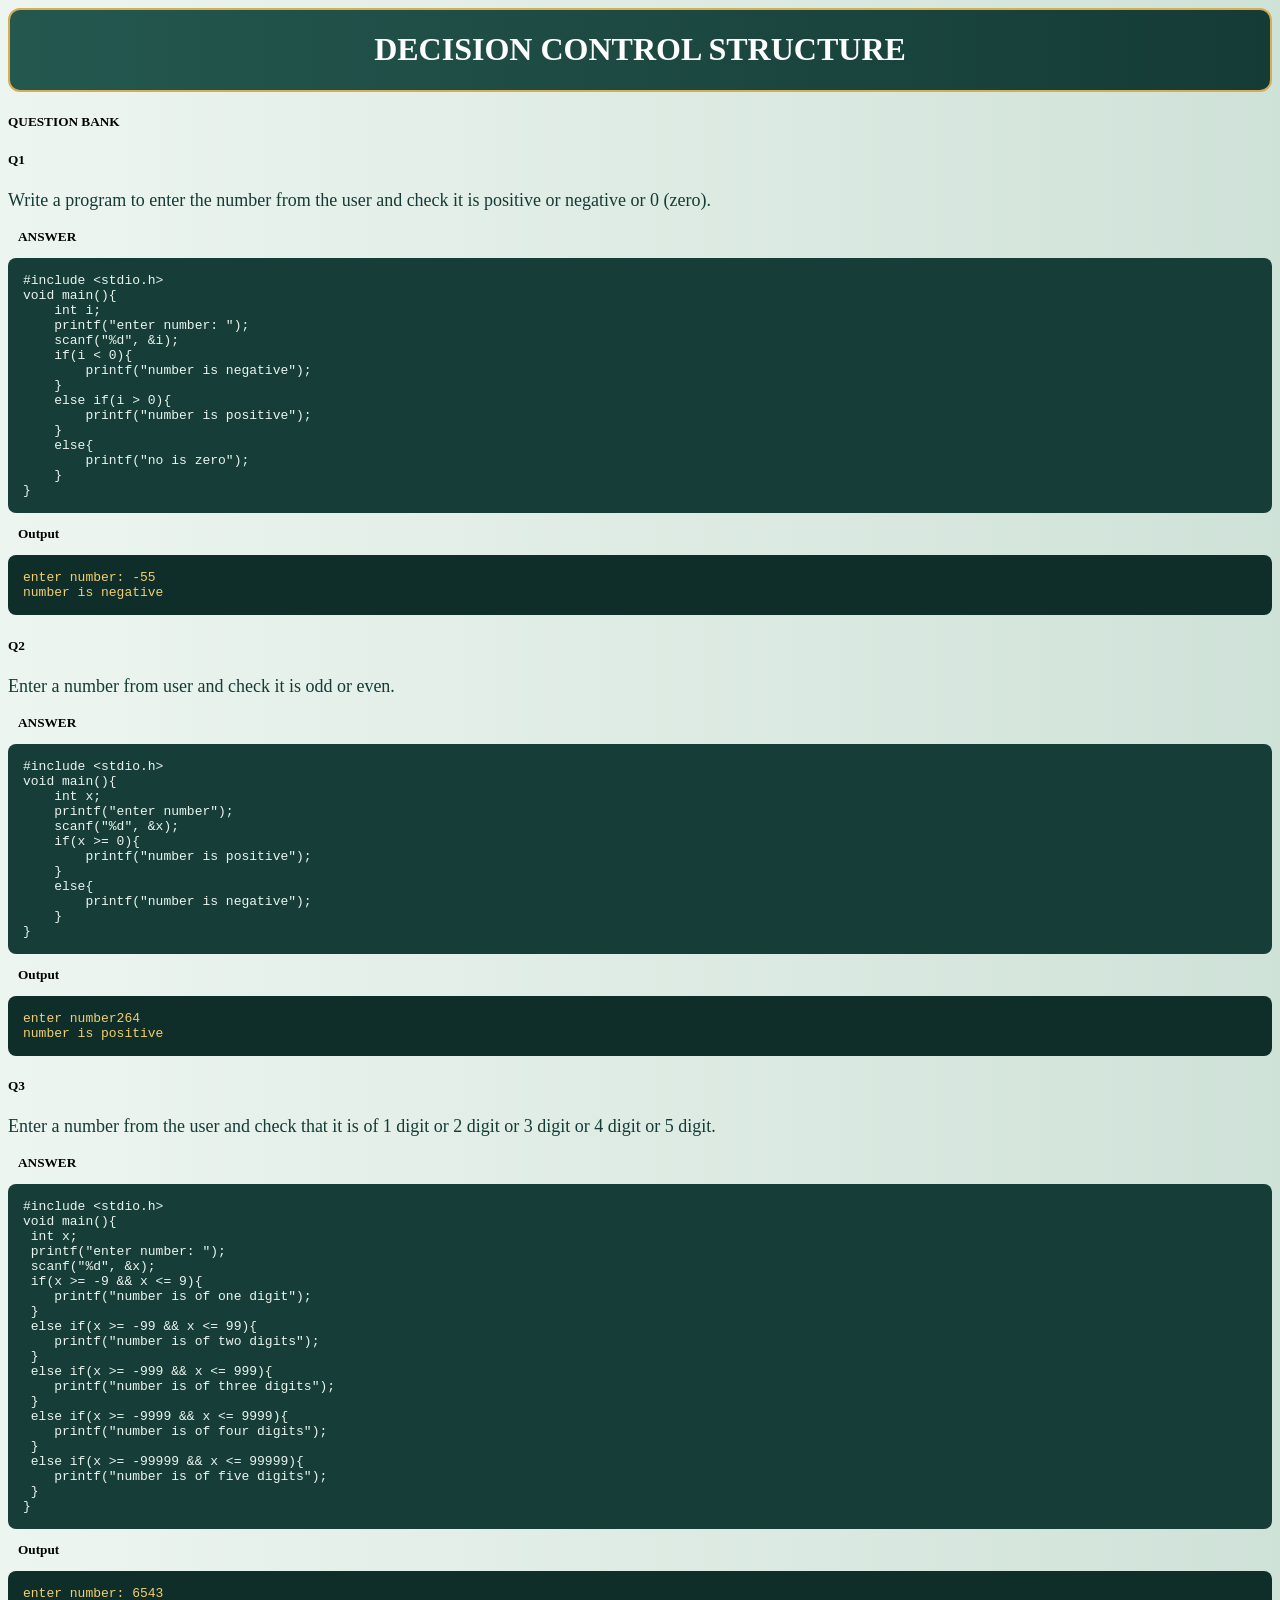
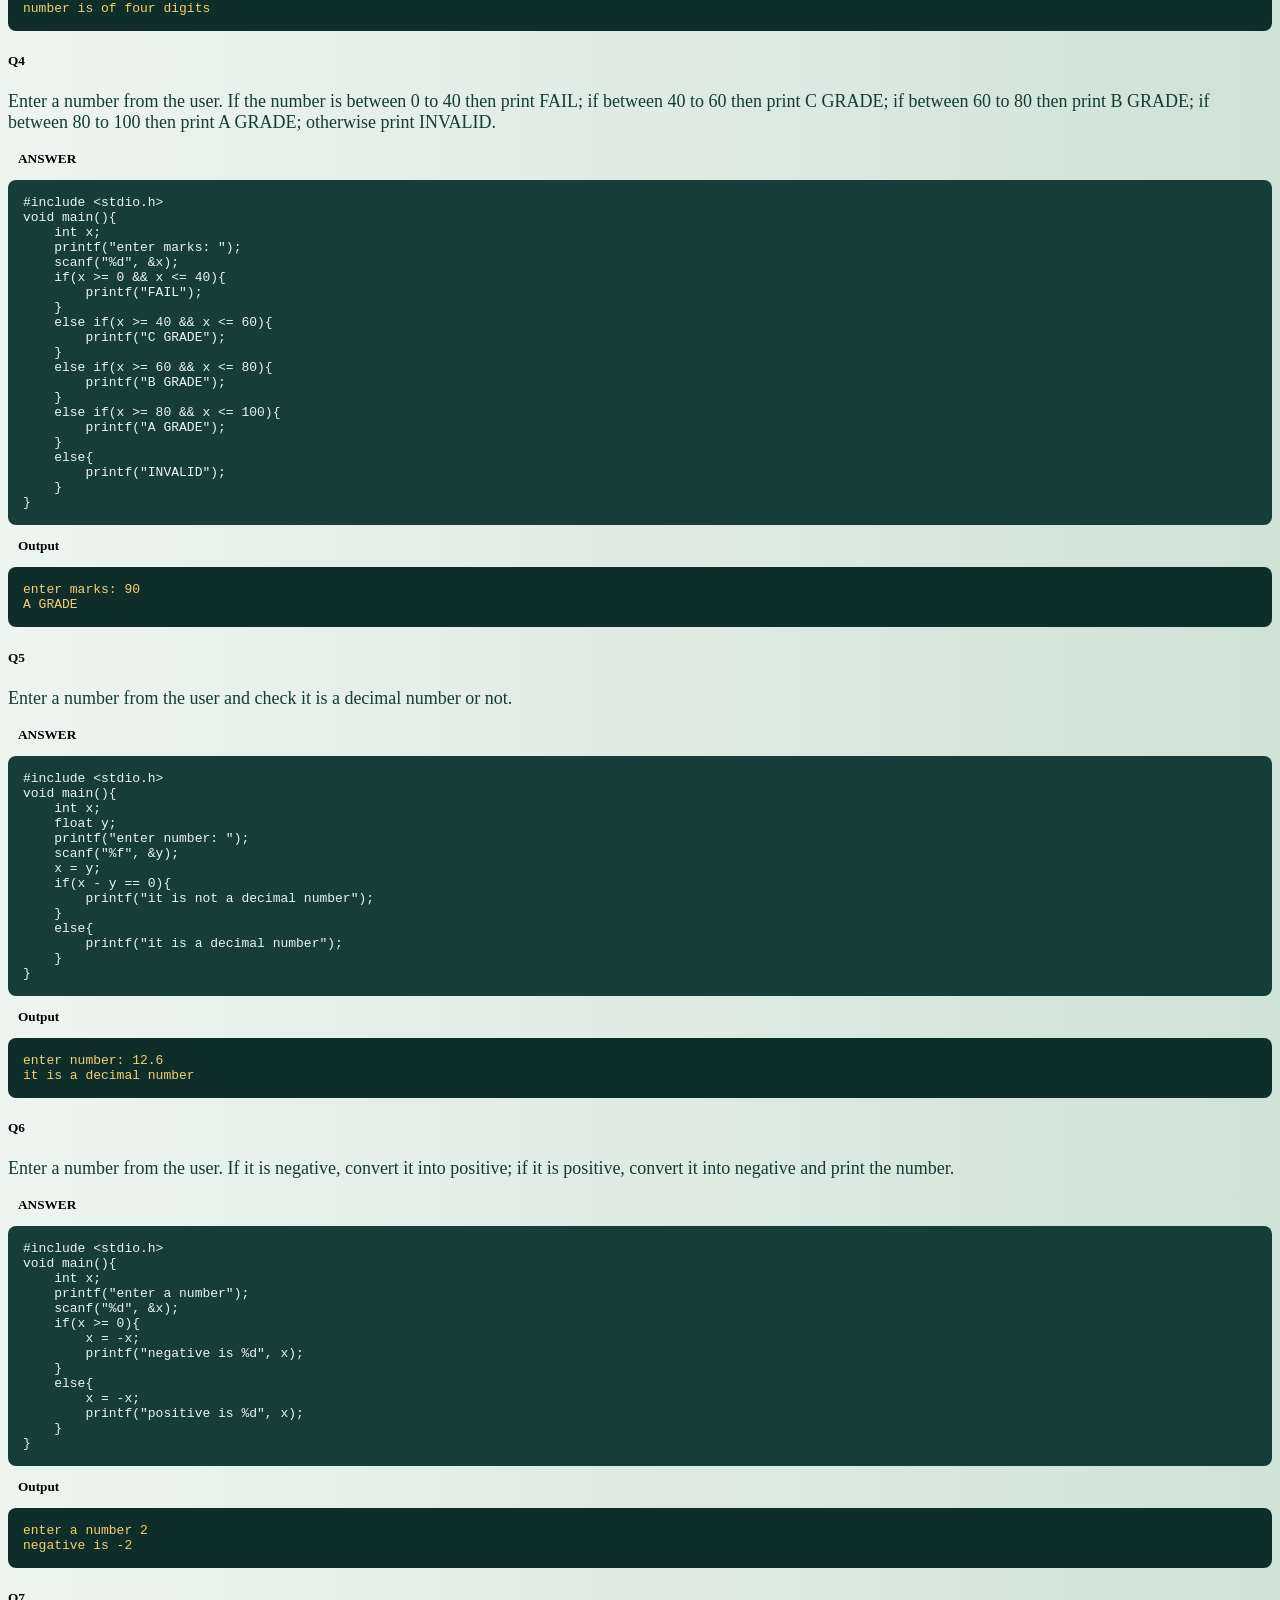
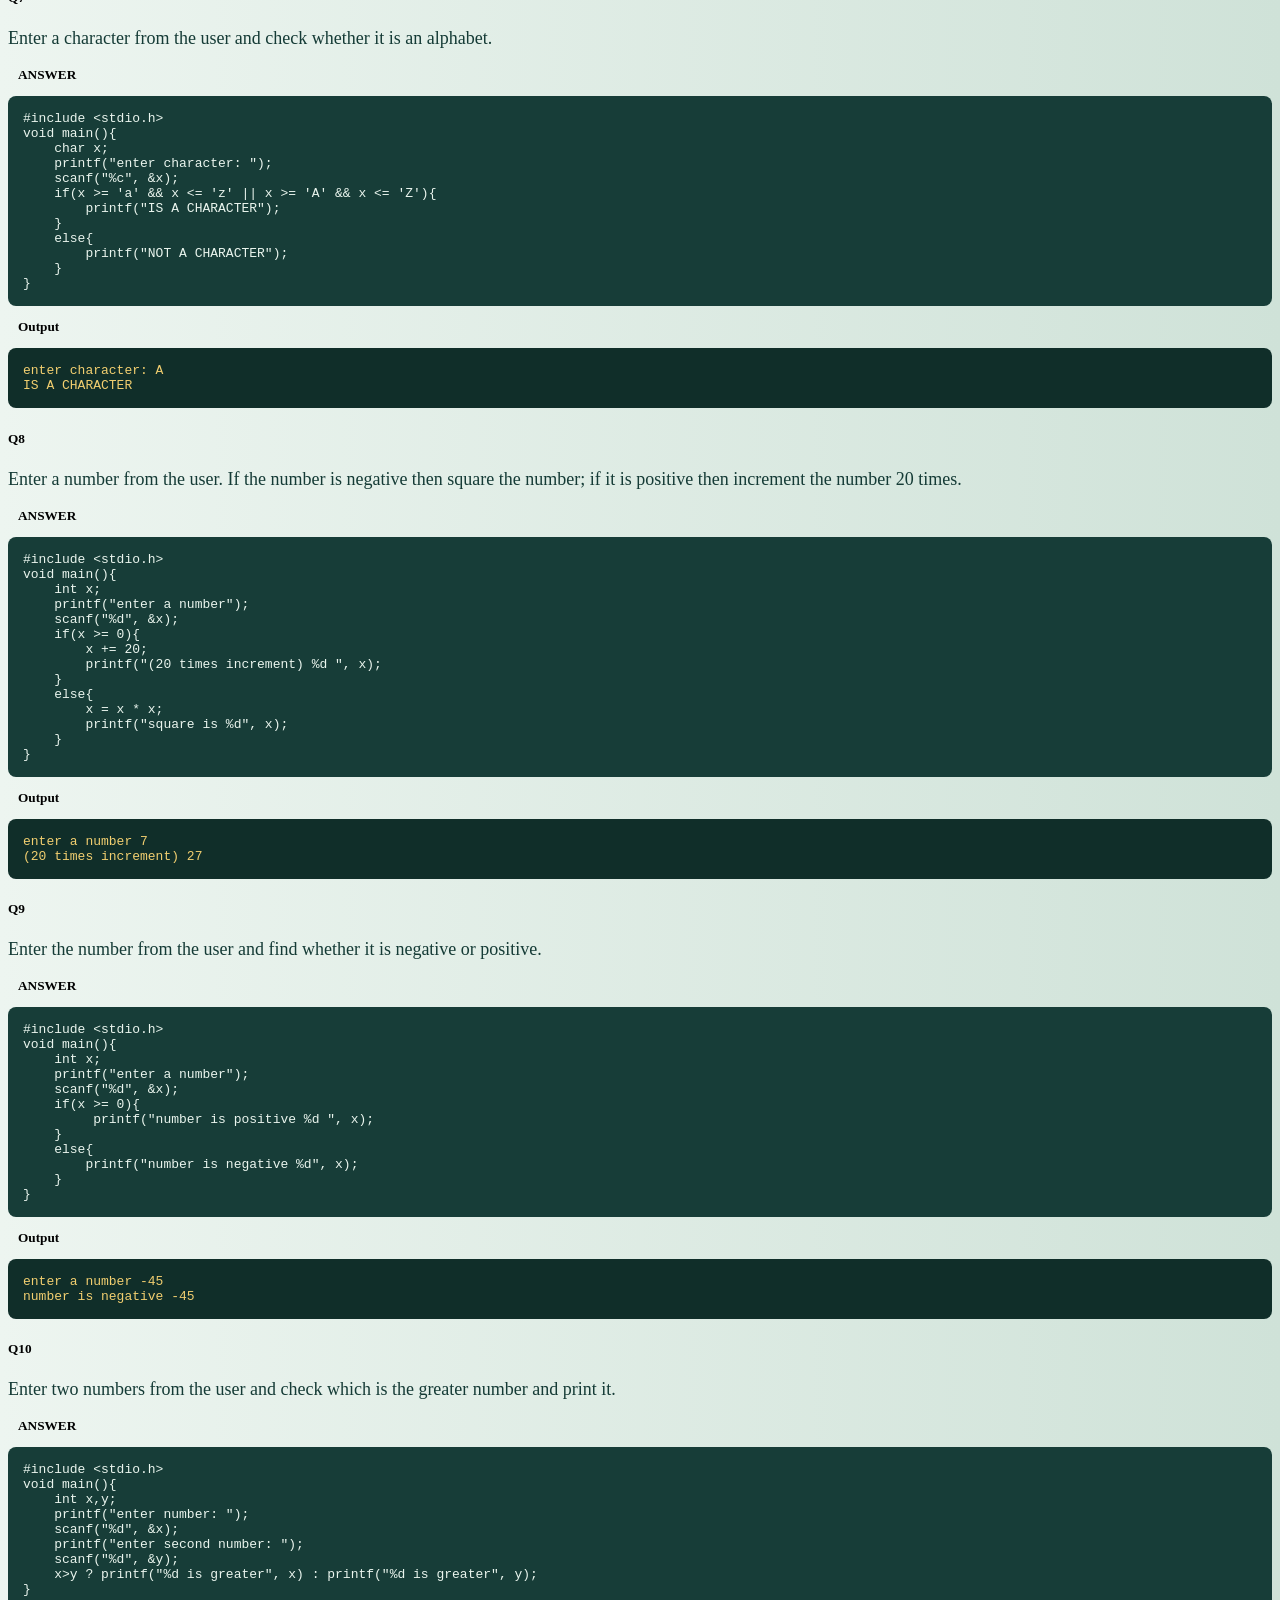
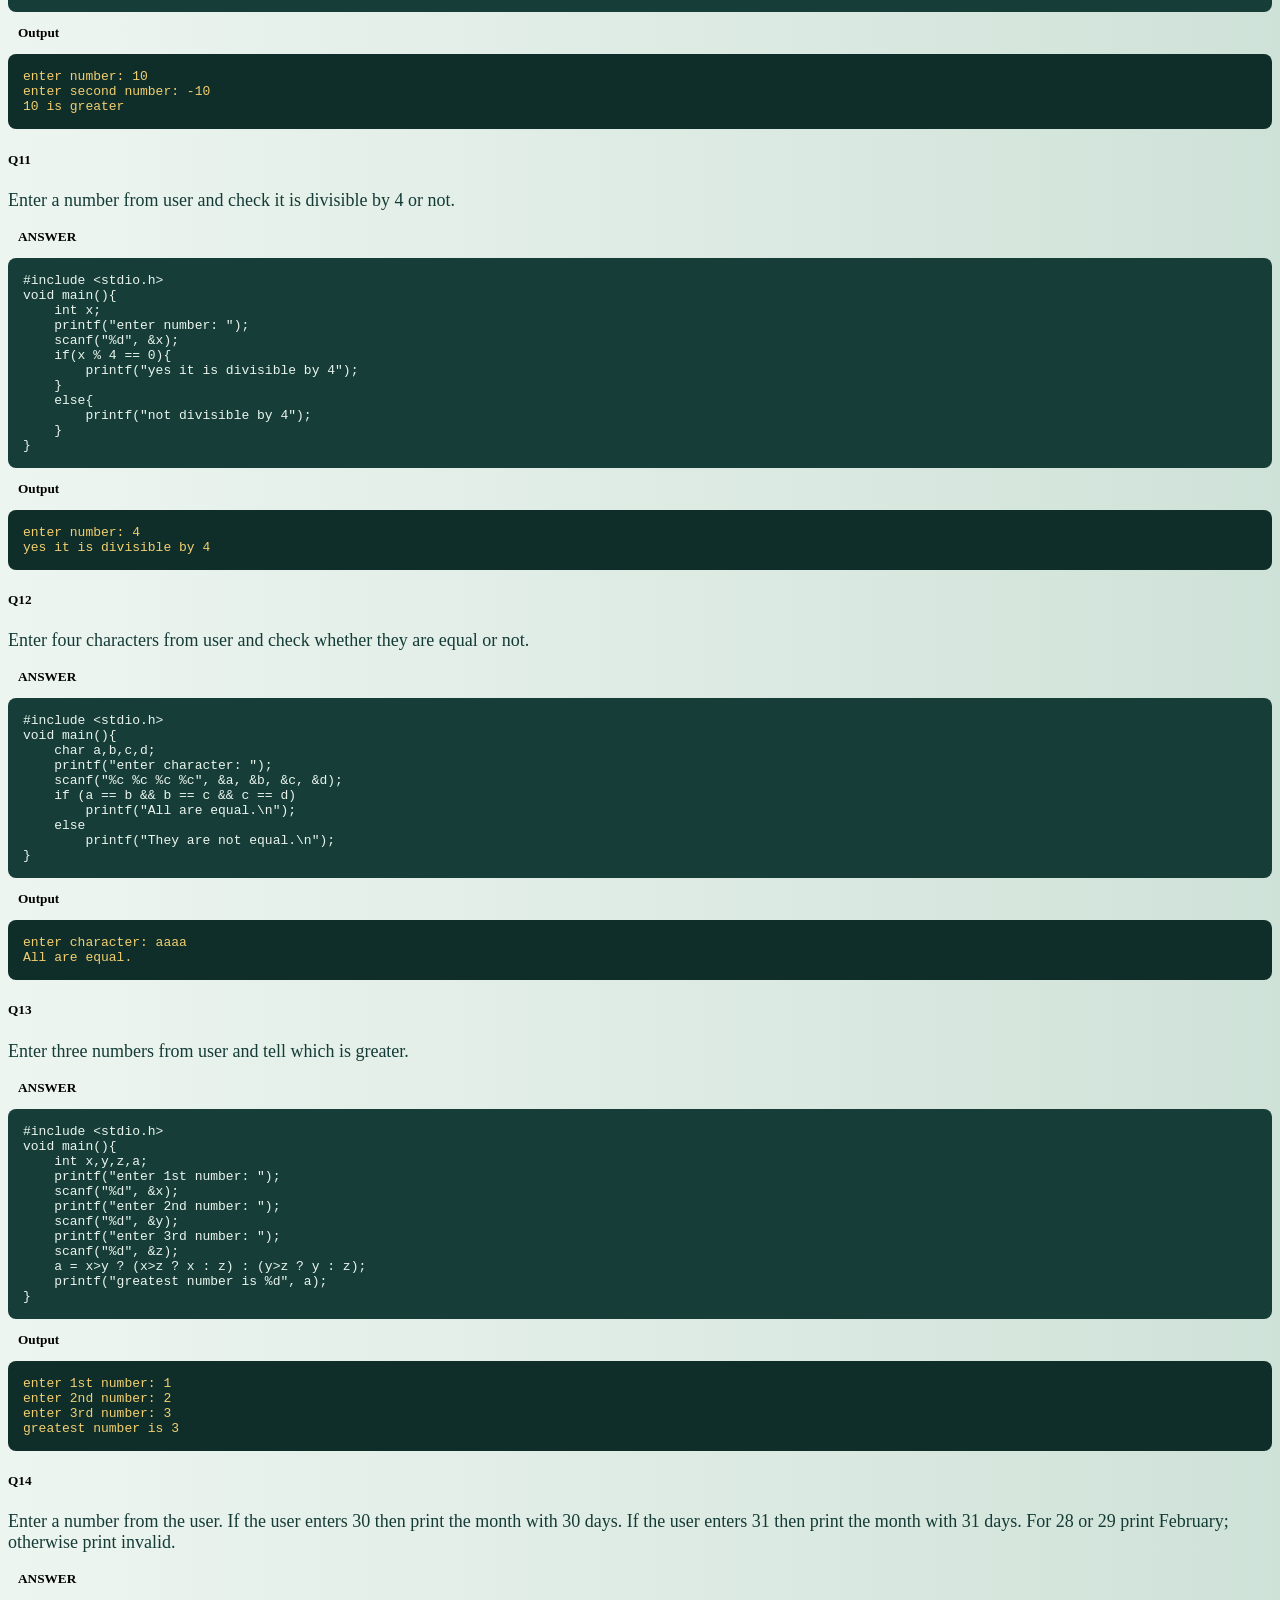
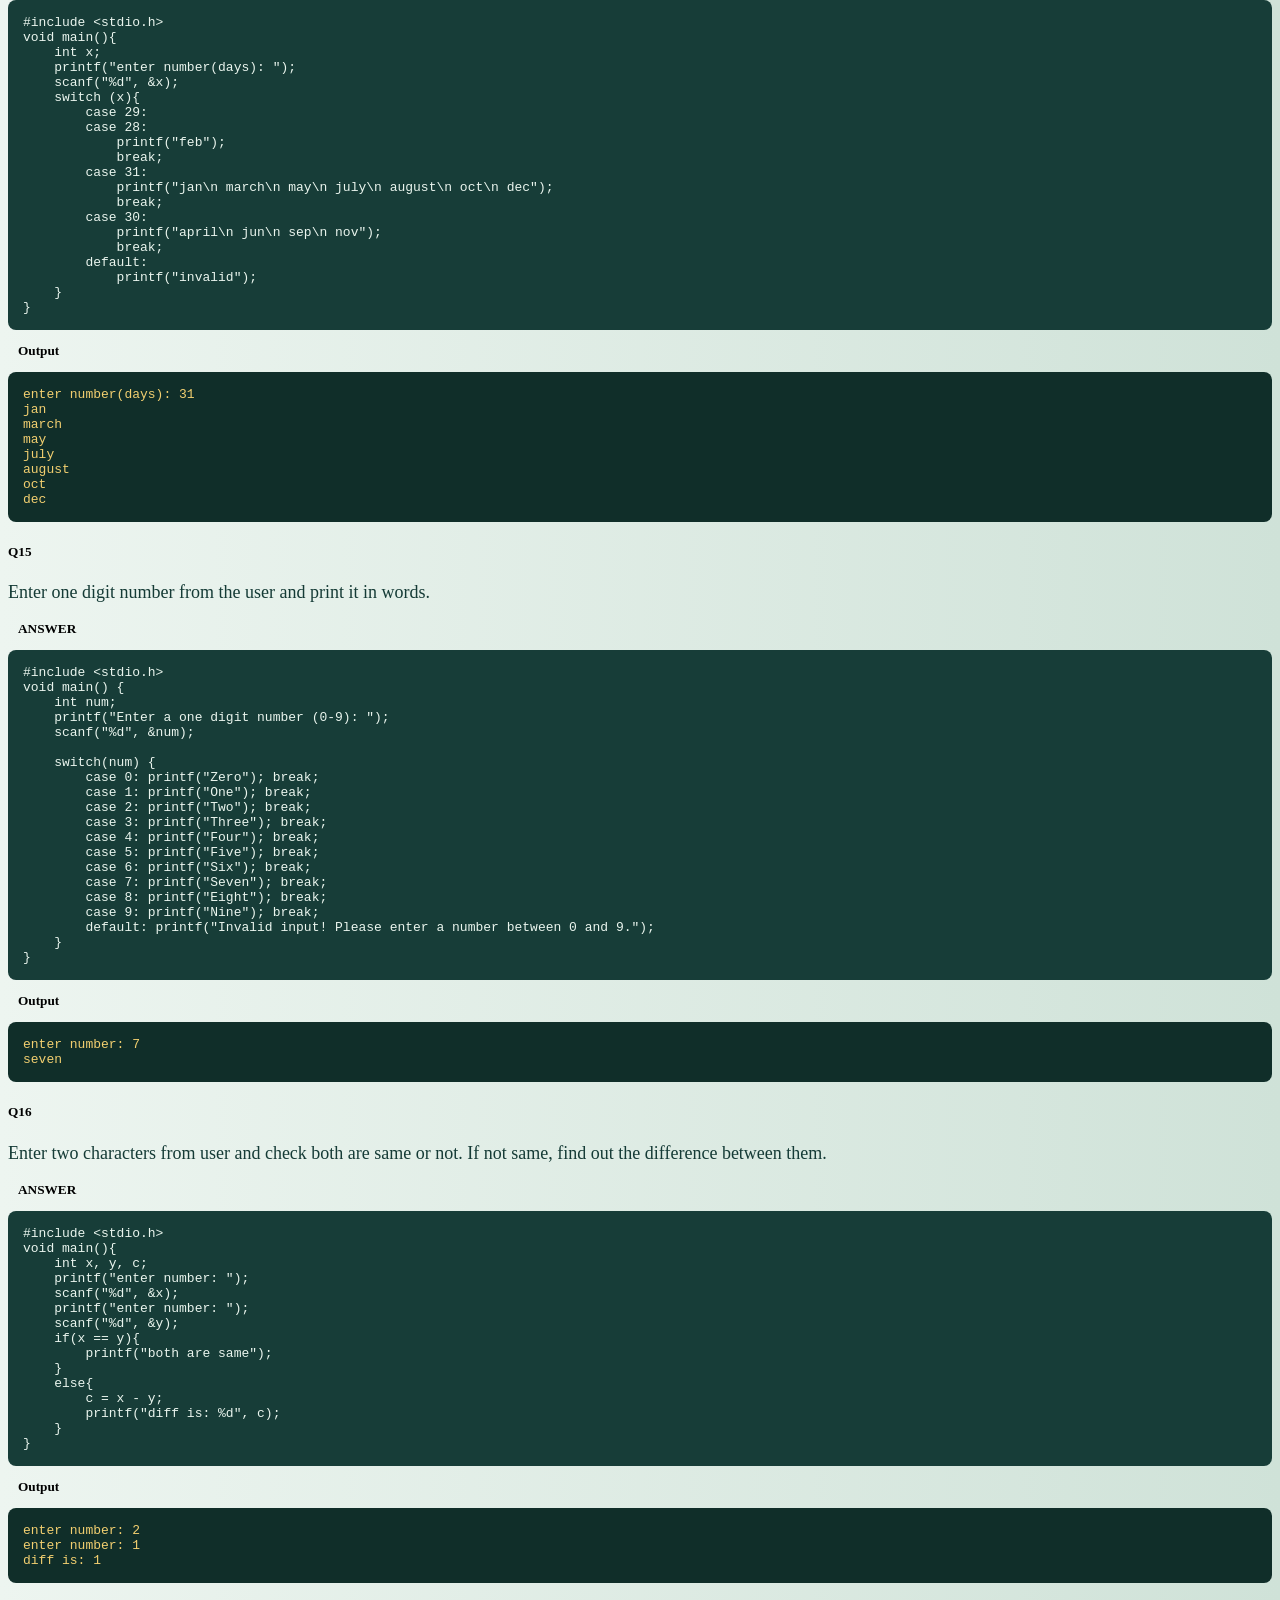
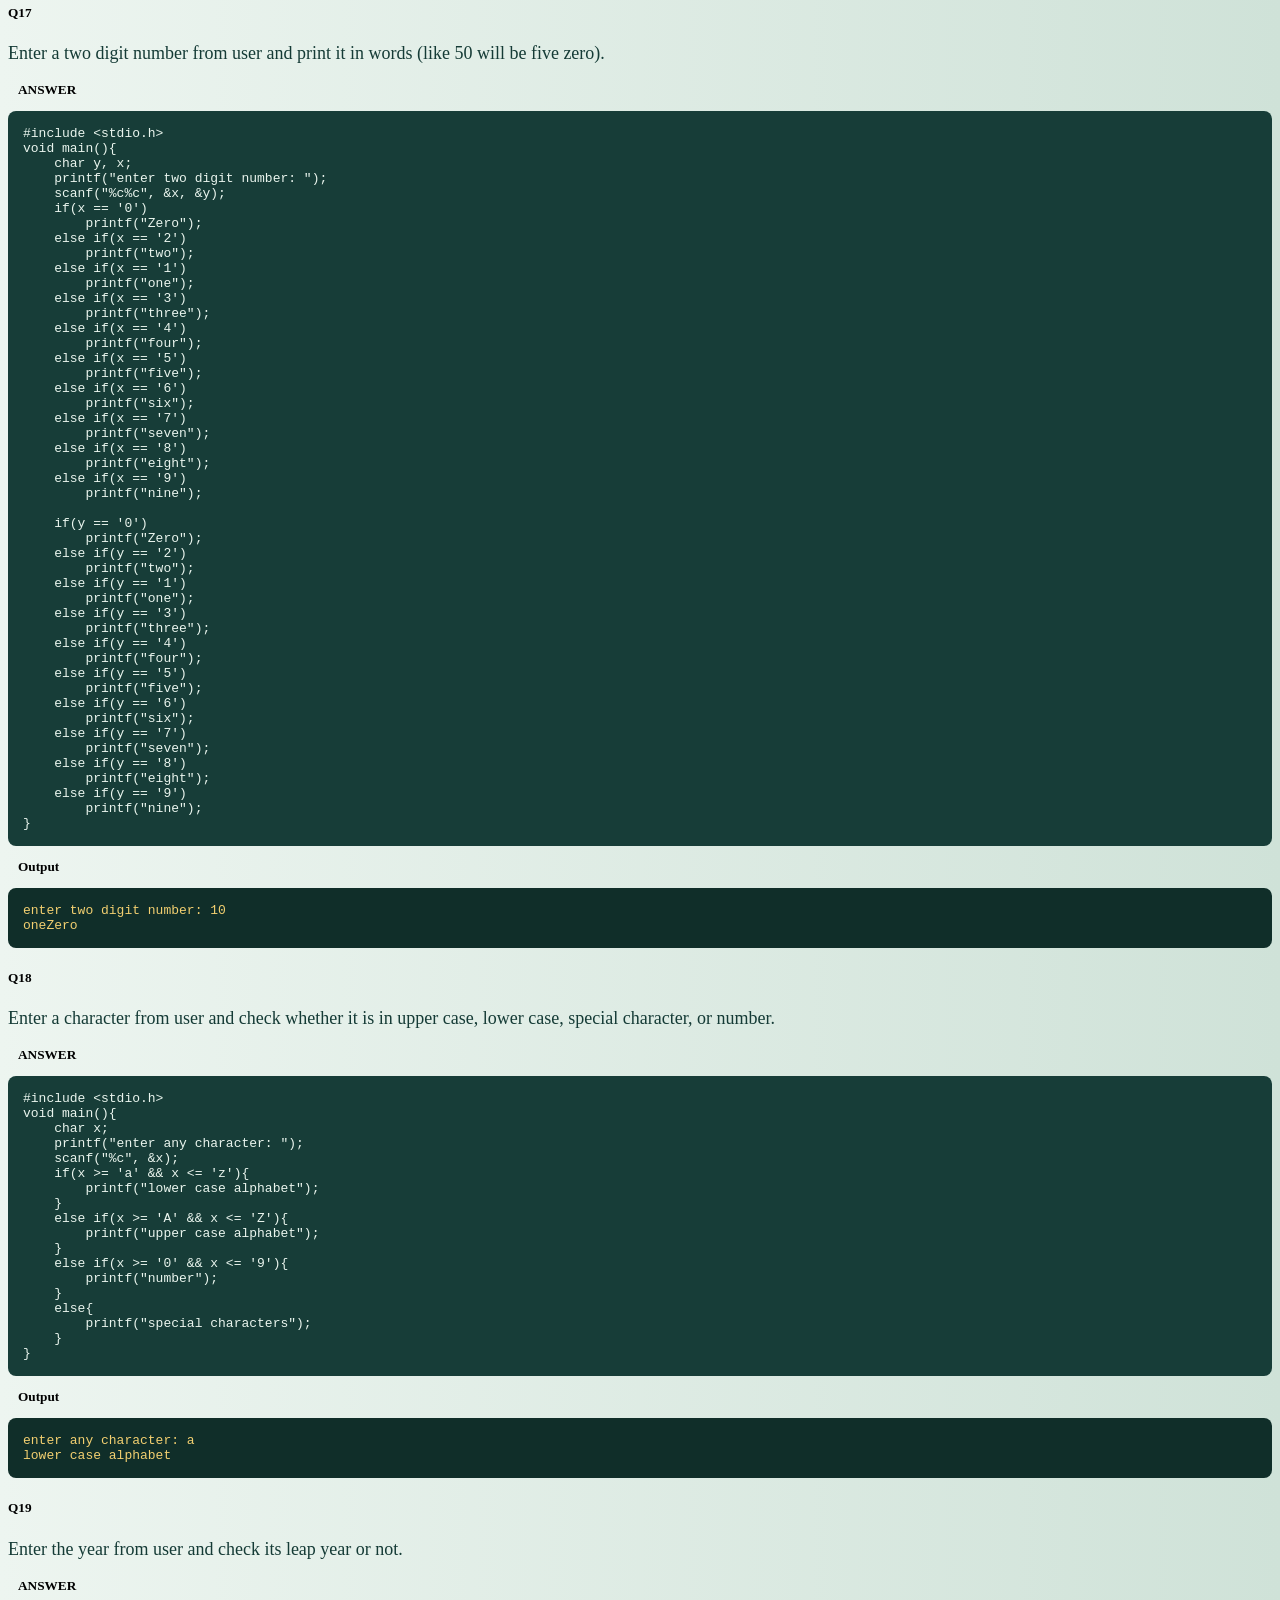
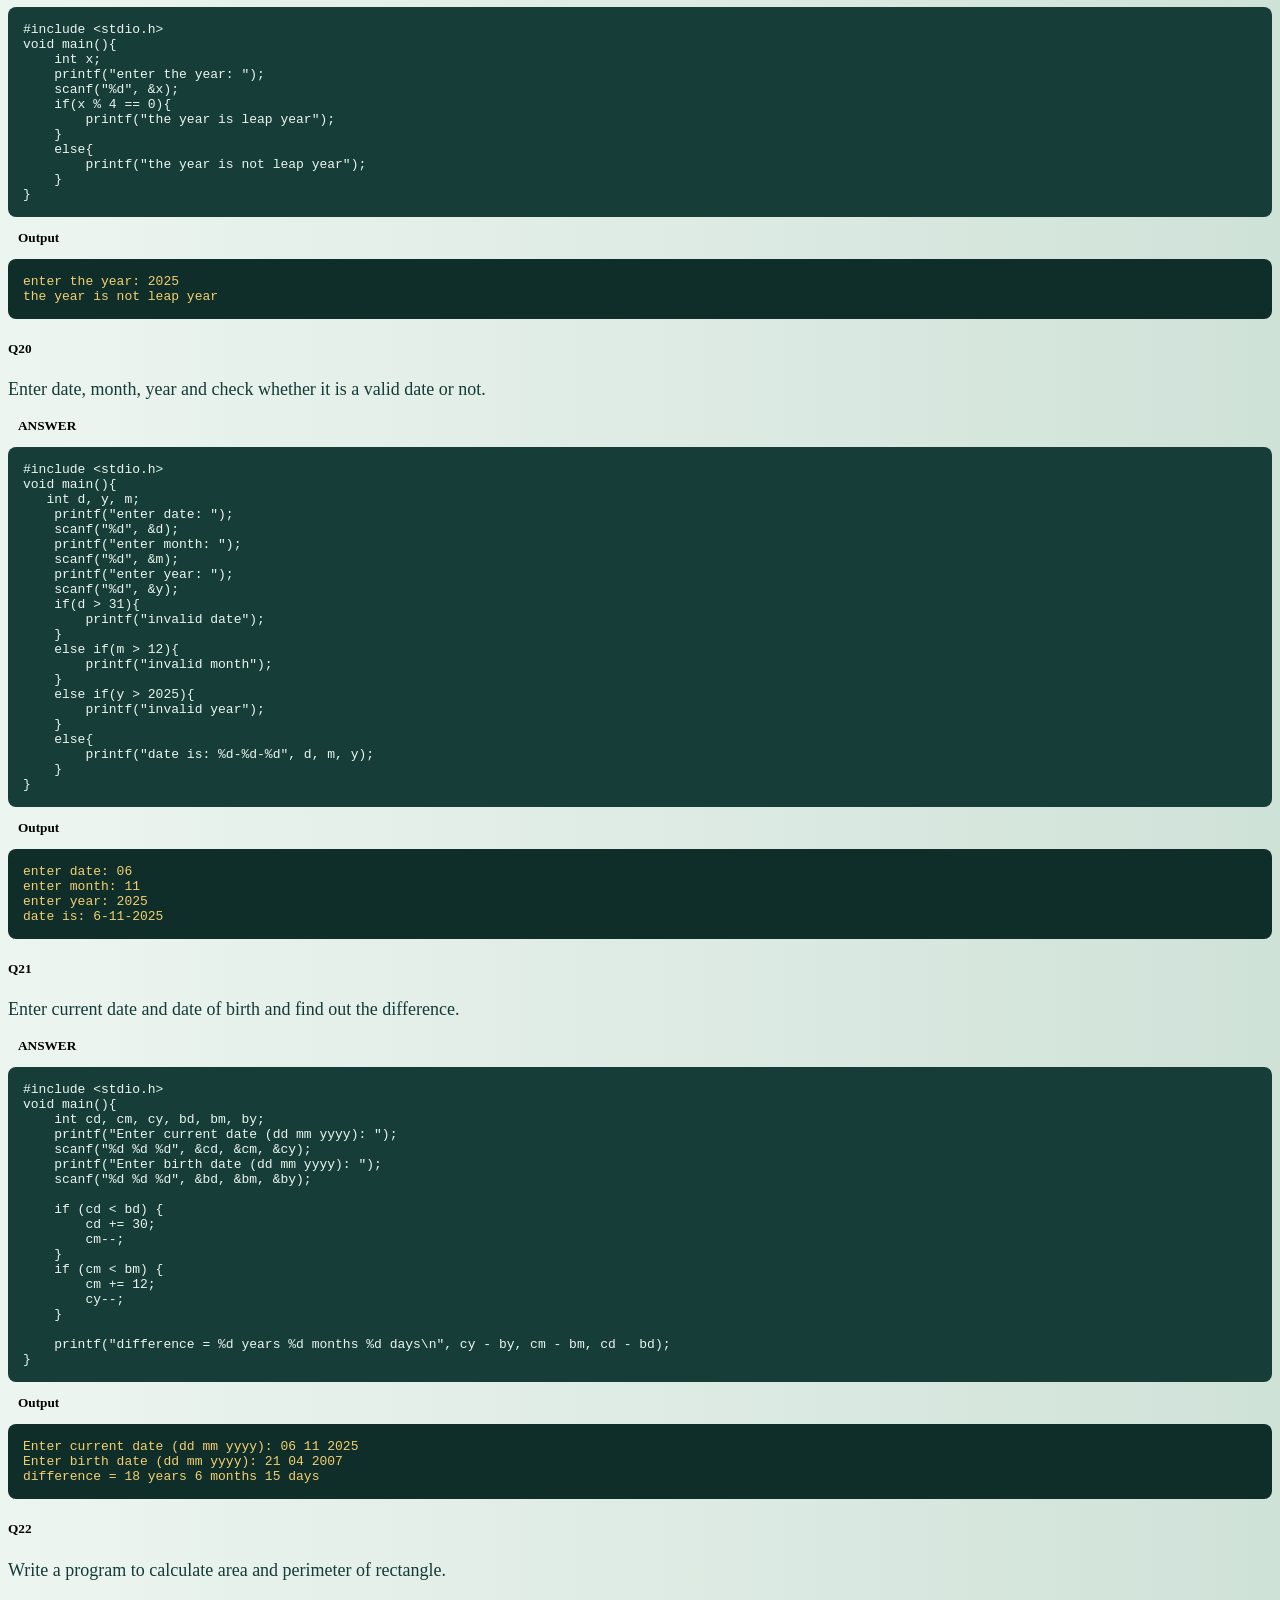
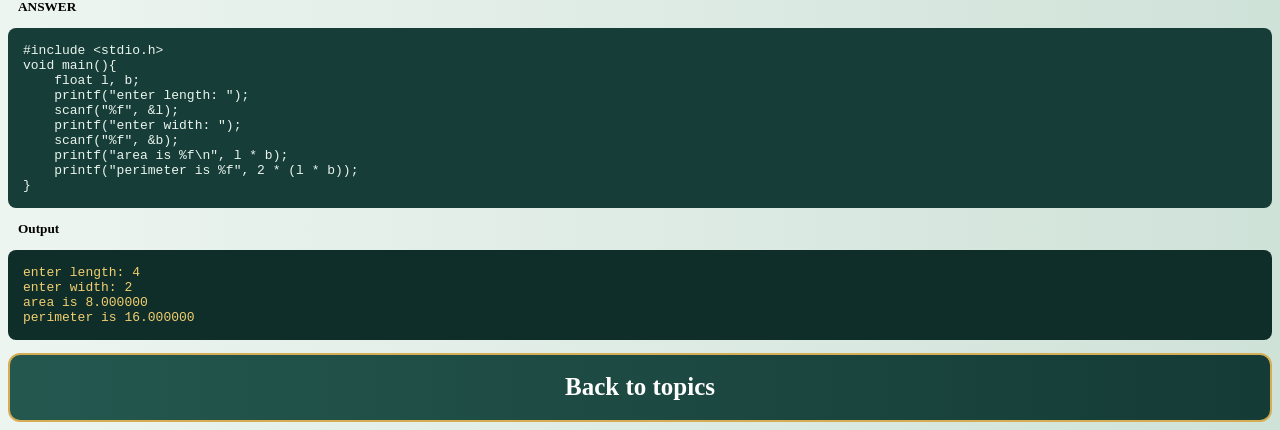
==== decision_control_structure.html @ 7e5c0682 "Add files via upload" ====
<!DOCTYPE html>
<html lang="en">
<head>
    <meta charset="UTF-8">
    <meta name="viewport" content="width=device-width, initial-scale=1.0">
    <title>Decision Control Structure | C Practice Questions</title>
    <link rel="stylesheet" href="topic.css">
</head>
<body>
    <header>
        <h1>DECISION CONTROL STRUCTURE</h1>
    </header>

    <main>
        <div class="container">
            <div class="question">
                <h5>QUESTION BANK</h5>
            </div>
        </div>

        <div class="container">
            <div class="question">
                <h5>Q1</h5>
                <p>Write a program to enter the number from the user and check it is positive or negative or 0 (zero).</p>
            </div>
            <div class="answer">
                <h5>ANSWER</h5>
                <pre><code>#include &lt;stdio.h&gt;
void main(){
    int i;
    printf("enter number: ");
    scanf("%d", &amp;i);
    if(i &lt; 0){
        printf("number is negative");
    }
    else if(i &gt; 0){
        printf("number is positive");
    }
    else{
        printf("no is zero");
    }
}</code></pre>
            </div>
            <div class="output">
                <h5>Output</h5>
                <pre><code>enter number: -55
number is negative</code></pre>
            </div>
        </div>

        <div class="container">
            <div class="question">
                <h5>Q2</h5>
                <p>Enter a number from user and check it is odd or even.</p>
            </div>
            <div class="answer">
                <h5>ANSWER</h5>
                <pre><code>#include &lt;stdio.h&gt;
void main(){
    int x;
    printf("enter number");
    scanf("%d", &amp;x);
    if(x &gt;= 0){
        printf("number is positive");
    }
    else{
        printf("number is negative");
    }
}</code></pre>
            </div>
            <div class="output">
                <h5>Output</h5>
                <pre><code>enter number264
number is positive</code></pre>
            </div>
        </div>

        <div class="container">
            <div class="question">
                <h5>Q3</h5>
                <p>Enter a number from the user and check that it is of 1 digit or 2 digit or 3 digit or 4 digit or 5 digit.</p>
            </div>
            <div class="answer">
                <h5>ANSWER</h5>
                <pre><code>#include &lt;stdio.h&gt;
void main(){
 int x;
 printf("enter number: ");
 scanf("%d", &amp;x);
 if(x &gt;= -9 &amp;&amp; x &lt;= 9){
    printf("number is of one digit");
 }
 else if(x &gt;= -99 &amp;&amp; x &lt;= 99){
    printf("number is of two digits");
 }
 else if(x &gt;= -999 &amp;&amp; x &lt;= 999){
    printf("number is of three digits");
 }
 else if(x &gt;= -9999 &amp;&amp; x &lt;= 9999){
    printf("number is of four digits");
 }
 else if(x &gt;= -99999 &amp;&amp; x &lt;= 99999){
    printf("number is of five digits");
 }
}</code></pre>
            </div>
            <div class="output">
                <h5>Output</h5>
                <pre><code>enter number: 6543
number is of four digits</code></pre>
            </div>
        </div>

        <div class="container">
            <div class="question">
                <h5>Q4</h5>
                <p>Enter a number from the user. If the number is between 0 to 40 then print FAIL; if between 40 to 60 then print C GRADE; if between 60 to 80 then print B GRADE; if between 80 to 100 then print A GRADE; otherwise print INVALID.</p>
            </div>
            <div class="answer">
                <h5>ANSWER</h5>
                <pre><code>#include &lt;stdio.h&gt;
void main(){
    int x;
    printf("enter marks: ");
    scanf("%d", &amp;x);
    if(x &gt;= 0 &amp;&amp; x &lt;= 40){
        printf("FAIL");
    }
    else if(x &gt;= 40 &amp;&amp; x &lt;= 60){
        printf("C GRADE");
    }
    else if(x &gt;= 60 &amp;&amp; x &lt;= 80){
        printf("B GRADE");
    }
    else if(x &gt;= 80 &amp;&amp; x &lt;= 100){
        printf("A GRADE");
    }
    else{
        printf("INVALID");
    }
}</code></pre>
            </div>
            <div class="output">
                <h5>Output</h5>
                <pre><code>enter marks: 90
A GRADE</code></pre>
            </div>
        </div>

        <div class="container">
            <div class="question">
                <h5>Q5</h5>
                <p>Enter a number from the user and check it is a decimal number or not.</p>
            </div>
            <div class="answer">
                <h5>ANSWER</h5>
                <pre><code>#include &lt;stdio.h&gt;
void main(){
    int x;
    float y;
    printf("enter number: ");
    scanf("%f", &amp;y);
    x = y;
    if(x - y == 0){
        printf("it is not a decimal number");
    }
    else{
        printf("it is a decimal number");
    }
}</code></pre>
            </div>
            <div class="output">
                <h5>Output</h5>
                <pre><code>enter number: 12.6
it is a decimal number</code></pre>
            </div>
        </div>

        <div class="container">
            <div class="question">
                <h5>Q6</h5>
                <p>Enter a number from the user. If it is negative, convert it into positive; if it is positive, convert it into negative and print the number.</p>
            </div>
            <div class="answer">
                <h5>ANSWER</h5>
                <pre><code>#include &lt;stdio.h&gt;
void main(){
    int x;
    printf("enter a number");
    scanf("%d", &amp;x);
    if(x &gt;= 0){
        x = -x;
        printf("negative is %d", x);
    }
    else{
        x = -x;
        printf("positive is %d", x);
    }
}</code></pre>
            </div>
            <div class="output">
                <h5>Output</h5>
                <pre><code>enter a number 2
negative is -2</code></pre>
            </div>
        </div>

        <div class="container">
            <div class="question">
                <h5>Q7</h5>
                <p>Enter a character from the user and check whether it is an alphabet.</p>
            </div>
            <div class="answer">
                <h5>ANSWER</h5>
                <pre><code>#include &lt;stdio.h&gt;
void main(){
    char x;
    printf("enter character: ");
    scanf("%c", &amp;x);
    if(x &gt;= 'a' &amp;&amp; x &lt;= 'z' || x &gt;= 'A' &amp;&amp; x &lt;= 'Z'){
        printf("IS A CHARACTER");
    }
    else{
        printf("NOT A CHARACTER");
    }
}</code></pre>
            </div>
            <div class="output">
                <h5>Output</h5>
                <pre><code>enter character: A
IS A CHARACTER</code></pre>
            </div>
        </div>

        <div class="container">
            <div class="question">
                <h5>Q8</h5>
                <p>Enter a number from the user. If the number is negative then square the number; if it is positive then increment the number 20 times.</p>
            </div>
            <div class="answer">
                <h5>ANSWER</h5>
                <pre><code>#include &lt;stdio.h&gt;
void main(){
    int x;
    printf("enter a number");
    scanf("%d", &amp;x);
    if(x &gt;= 0){
        x += 20;
        printf("(20 times increment) %d ", x);
    }
    else{
        x = x * x;
        printf("square is %d", x);
    }
}</code></pre>
            </div>
            <div class="output">
                <h5>Output</h5>
                <pre><code>enter a number 7
(20 times increment) 27</code></pre>
            </div>
        </div>

        <div class="container">
            <div class="question">
                <h5>Q9</h5>
                <p>Enter the number from the user and find whether it is negative or positive.</p>
            </div>
            <div class="answer">
                <h5>ANSWER</h5>
                <pre><code>#include &lt;stdio.h&gt;
void main(){
    int x;
    printf("enter a number");
    scanf("%d", &amp;x);
    if(x &gt;= 0){
         printf("number is positive %d ", x);
    }
    else{
        printf("number is negative %d", x);
    }
}</code></pre>
            </div>
            <div class="output">
                <h5>Output</h5>
                <pre><code>enter a number -45
number is negative -45</code></pre>
            </div>
        </div>

        <div class="container">
            <div class="question">
                <h5>Q10</h5>
                <p>Enter two numbers from the user and check which is the greater number and print it.</p>
            </div>
            <div class="answer">
                <h5>ANSWER</h5>
                <pre><code>#include &lt;stdio.h&gt;
void main(){
    int x,y;
    printf("enter number: ");
    scanf("%d", &amp;x);
    printf("enter second number: ");
    scanf("%d", &amp;y);
    x&gt;y ? printf("%d is greater", x) : printf("%d is greater", y);
}</code></pre>
            </div>
            <div class="output">
                <h5>Output</h5>
                <pre><code>enter number: 10
enter second number: -10
10 is greater</code></pre>
            </div>
        </div>

        <div class="container">
            <div class="question">
                <h5>Q11</h5>
                <p>Enter a number from user and check it is divisible by 4 or not.</p>
            </div>
            <div class="answer">
                <h5>ANSWER</h5>
                <pre><code>#include &lt;stdio.h&gt;
void main(){
    int x;
    printf("enter number: ");
    scanf("%d", &amp;x);
    if(x % 4 == 0){
        printf("yes it is divisible by 4");
    }
    else{
        printf("not divisible by 4");
    }
}</code></pre>
            </div>
            <div class="output">
                <h5>Output</h5>
                <pre><code>enter number: 4
yes it is divisible by 4</code></pre>
            </div>
        </div>

        <div class="container">
            <div class="question">
                <h5>Q12</h5>
                <p>Enter four characters from user and check whether they are equal or not.</p>
            </div>
            <div class="answer">
                <h5>ANSWER</h5>
                <pre><code>#include &lt;stdio.h&gt;
void main(){
    char a,b,c,d;
    printf("enter character: ");
    scanf("%c %c %c %c", &amp;a, &amp;b, &amp;c, &amp;d);
    if (a == b &amp;&amp; b == c &amp;&amp; c == d)
        printf("All are equal.\n");
    else
        printf("They are not equal.\n");
}</code></pre>
            </div>
            <div class="output">
                <h5>Output</h5>
                <pre><code>enter character: aaaa
All are equal.</code></pre>
            </div>
        </div>

        <div class="container">
            <div class="question">
                <h5>Q13</h5>
                <p>Enter three numbers from user and tell which is greater.</p>
            </div>
            <div class="answer">
                <h5>ANSWER</h5>
                <pre><code>#include &lt;stdio.h&gt;
void main(){
    int x,y,z,a;
    printf("enter 1st number: ");
    scanf("%d", &amp;x);
    printf("enter 2nd number: ");
    scanf("%d", &amp;y);
    printf("enter 3rd number: ");
    scanf("%d", &amp;z);
    a = x&gt;y ? (x&gt;z ? x : z) : (y&gt;z ? y : z);
    printf("greatest number is %d", a);
}</code></pre>
            </div>
            <div class="output">
                <h5>Output</h5>
                <pre><code>enter 1st number: 1
enter 2nd number: 2
enter 3rd number: 3
greatest number is 3</code></pre>
            </div>
        </div>

        <div class="container">
            <div class="question">
                <h5>Q14</h5>
                <p>Enter a number from the user. If the user enters 30 then print the month with 30 days. If the user enters 31 then print the month with 31 days. For 28 or 29 print February; otherwise print invalid.</p>
            </div>
            <div class="answer">
                <h5>ANSWER</h5>
                <pre><code>#include &lt;stdio.h&gt;
void main(){
    int x;
    printf("enter number(days): ");
    scanf("%d", &amp;x);
    switch (x){
        case 29:
        case 28:
            printf("feb");
            break;
        case 31:
            printf("jan\n march\n may\n july\n august\n oct\n dec");
            break;
        case 30:
            printf("april\n jun\n sep\n nov");
            break;
        default:
            printf("invalid");
    }
}</code></pre>
            </div>
            <div class="output">
                <h5>Output</h5>
                <pre><code>enter number(days): 31
jan
march
may
july
august
oct
dec</code></pre>
            </div>
        </div>

        <div class="container">
            <div class="question">
                <h5>Q15</h5>
                <p>Enter one digit number from the user and print it in words.</p>
            </div>
            <div class="answer">
                <h5>ANSWER</h5>
                <pre><code>#include &lt;stdio.h&gt;
void main() {
    int num;
    printf("Enter a one digit number (0-9): ");
    scanf("%d", &amp;num);

    switch(num) {
        case 0: printf("Zero"); break;
        case 1: printf("One"); break;
        case 2: printf("Two"); break;
        case 3: printf("Three"); break;
        case 4: printf("Four"); break;
        case 5: printf("Five"); break;
        case 6: printf("Six"); break;
        case 7: printf("Seven"); break;
        case 8: printf("Eight"); break;
        case 9: printf("Nine"); break;
        default: printf("Invalid input! Please enter a number between 0 and 9.");
    }
}</code></pre>
            </div>
            <div class="output">
                <h5>Output</h5>
                <pre><code>enter number: 7
seven</code></pre>
            </div>
        </div>

        <div class="container">
            <div class="question">
                <h5>Q16</h5>
                <p>Enter two characters from user and check both are same or not. If not same, find out the difference between them.</p>
            </div>
            <div class="answer">
                <h5>ANSWER</h5>
                <pre><code>#include &lt;stdio.h&gt;
void main(){
    int x, y, c;
    printf("enter number: ");
    scanf("%d", &amp;x);
    printf("enter number: ");
    scanf("%d", &amp;y);
    if(x == y){
        printf("both are same");
    }
    else{
        c = x - y;
        printf("diff is: %d", c);
    }
}</code></pre>
            </div>
            <div class="output">
                <h5>Output</h5>
                <pre><code>enter number: 2
enter number: 1
diff is: 1</code></pre>
            </div>
        </div>

        <div class="container">
            <div class="question">
                <h5>Q17</h5>
                <p>Enter a two digit number from user and print it in words (like 50 will be five zero).</p>
            </div>
            <div class="answer">
                <h5>ANSWER</h5>
                <pre><code>#include &lt;stdio.h&gt;
void main(){
    char y, x;
    printf("enter two digit number: ");
    scanf("%c%c", &amp;x, &amp;y);
    if(x == '0')
        printf("Zero");
    else if(x == '2')
        printf("two");
    else if(x == '1')
        printf("one");
    else if(x == '3')
        printf("three");
    else if(x == '4')
        printf("four");
    else if(x == '5')
        printf("five");
    else if(x == '6')
        printf("six");
    else if(x == '7')
        printf("seven");
    else if(x == '8')
        printf("eight");
    else if(x == '9')
        printf("nine");

    if(y == '0')
        printf("Zero");
    else if(y == '2')
        printf("two");
    else if(y == '1')
        printf("one");
    else if(y == '3')
        printf("three");
    else if(y == '4')
        printf("four");
    else if(y == '5')
        printf("five");
    else if(y == '6')
        printf("six");
    else if(y == '7')
        printf("seven");
    else if(y == '8')
        printf("eight");
    else if(y == '9')
        printf("nine");
}</code></pre>
            </div>
            <div class="output">
                <h5>Output</h5>
                <pre><code>enter two digit number: 10
oneZero</code></pre>
            </div>
        </div>

        <div class="container">
            <div class="question">
                <h5>Q18</h5>
                <p>Enter a character from user and check whether it is in upper case, lower case, special character, or number.</p>
            </div>
            <div class="answer">
                <h5>ANSWER</h5>
                <pre><code>#include &lt;stdio.h&gt;
void main(){
    char x;
    printf("enter any character: ");
    scanf("%c", &amp;x);
    if(x &gt;= 'a' &amp;&amp; x &lt;= 'z'){
        printf("lower case alphabet");
    }
    else if(x &gt;= 'A' &amp;&amp; x &lt;= 'Z'){
        printf("upper case alphabet");
    }
    else if(x &gt;= '0' &amp;&amp; x &lt;= '9'){
        printf("number");
    }
    else{
        printf("special characters");
    }
}</code></pre>
            </div>
            <div class="output">
                <h5>Output</h5>
                <pre><code>enter any character: a
lower case alphabet</code></pre>
            </div>
        </div>

        <div class="container">
            <div class="question">
                <h5>Q19</h5>
                <p>Enter the year from user and check its leap year or not.</p>
            </div>
            <div class="answer">
                <h5>ANSWER</h5>
                <pre><code>#include &lt;stdio.h&gt;
void main(){
    int x;
    printf("enter the year: ");
    scanf("%d", &amp;x);
    if(x % 4 == 0){
        printf("the year is leap year");
    }
    else{
        printf("the year is not leap year");
    }
}</code></pre>
            </div>
            <div class="output">
                <h5>Output</h5>
                <pre><code>enter the year: 2025
the year is not leap year</code></pre>
            </div>
        </div>

        <div class="container">
            <div class="question">
                <h5>Q20</h5>
                <p>Enter date, month, year and check whether it is a valid date or not.</p>
            </div>
            <div class="answer">
                <h5>ANSWER</h5>
                <pre><code>#include &lt;stdio.h&gt;
void main(){
   int d, y, m;
    printf("enter date: ");
    scanf("%d", &amp;d);
    printf("enter month: ");
    scanf("%d", &amp;m);
    printf("enter year: ");
    scanf("%d", &amp;y);
    if(d &gt; 31){
        printf("invalid date");
    }
    else if(m &gt; 12){
        printf("invalid month");
    }
    else if(y &gt; 2025){
        printf("invalid year");
    }
    else{
        printf("date is: %d-%d-%d", d, m, y);
    }
}</code></pre>
            </div>
            <div class="output">
                <h5>Output</h5>
                <pre><code>enter date: 06
enter month: 11
enter year: 2025
date is: 6-11-2025</code></pre>
            </div>
        </div>

        <div class="container">
            <div class="question">
                <h5>Q21</h5>
                <p>Enter current date and date of birth and find out the difference.</p>
            </div>
            <div class="answer">
                <h5>ANSWER</h5>
                <pre><code>#include &lt;stdio.h&gt;
void main(){
    int cd, cm, cy, bd, bm, by;
    printf("Enter current date (dd mm yyyy): ");
    scanf("%d %d %d", &amp;cd, &amp;cm, &amp;cy);
    printf("Enter birth date (dd mm yyyy): ");
    scanf("%d %d %d", &amp;bd, &amp;bm, &amp;by);

    if (cd &lt; bd) { 
        cd += 30;
        cm--;
    }
    if (cm &lt; bm) {
        cm += 12;
        cy--;
    }

    printf("difference = %d years %d months %d days\n", cy - by, cm - bm, cd - bd);
}</code></pre>
            </div>
            <div class="output">
                <h5>Output</h5>
                <pre><code>Enter current date (dd mm yyyy): 06 11 2025
Enter birth date (dd mm yyyy): 21 04 2007
difference = 18 years 6 months 15 days</code></pre>
            </div>
        </div>

        <div class="container">
            <div class="question">
                <h5>Q22</h5>
                <p>Write a program to calculate area and perimeter of rectangle.</p>
            </div>
            <div class="answer">
                <h5>ANSWER</h5>
                <pre><code>#include &lt;stdio.h&gt;
void main(){
    float l, b;
    printf("enter length: ");
    scanf("%f", &amp;l);
    printf("enter width: ");
    scanf("%f", &amp;b);
    printf("area is %f\n", l * b);
    printf("perimeter is %f", 2 * (l * b));
}</code></pre>
            </div>
            <div class="output">
                <h5>Output</h5>
                <pre><code>enter length: 4
enter width: 2
area is 8.000000
perimeter is 16.000000</code></pre>
            </div>
        </div>
    </main>

    <footer><h3><a href="index.html">Back to topics</a></h3></footer>
</body>
</html>
---- topic.css ----
body{
             background-origin: padding-box;
            background: linear-gradient(to right, #edf5f0, #cfe2d8);
            }
          
        
        header{
            border-radius: 12px;
             border: 2px solid #d6ad55;
            background: linear-gradient(to right, #24584f, #153b36);
        }   
         header h1 {
            font-family: 'Comic Sans MS', cursive;
             color: #ffffff;
            text-align: center;
        }
         .question p {
            font-size: 18px;
            color: #153b36;
        }

        .answer h5,
        .output h5 {
            margin: 10px 10px;
        }
        .answer pre {
            background: #173d38;
            color: #eaf5ee;
            padding: 15px;
            border-radius: 8px;
            overflow-x: auto;
        }
        .output pre {
            background: #102e29;
            color: #f2cf70;
            padding: 15px;
            border-radius: 8px;
        }
         footer{
            text-align: center;
            border-radius: 12px;
             border: 2px solid #d6ad55;
            background: linear-gradient(to right, #24584f, #153b36);
        }  
        footer a {
            font-family: 'Comic Sans MS', cursive;
            font-size: 25px;
            color: #ffffff;
            text-align: center;
            text-decoration: none;

        }
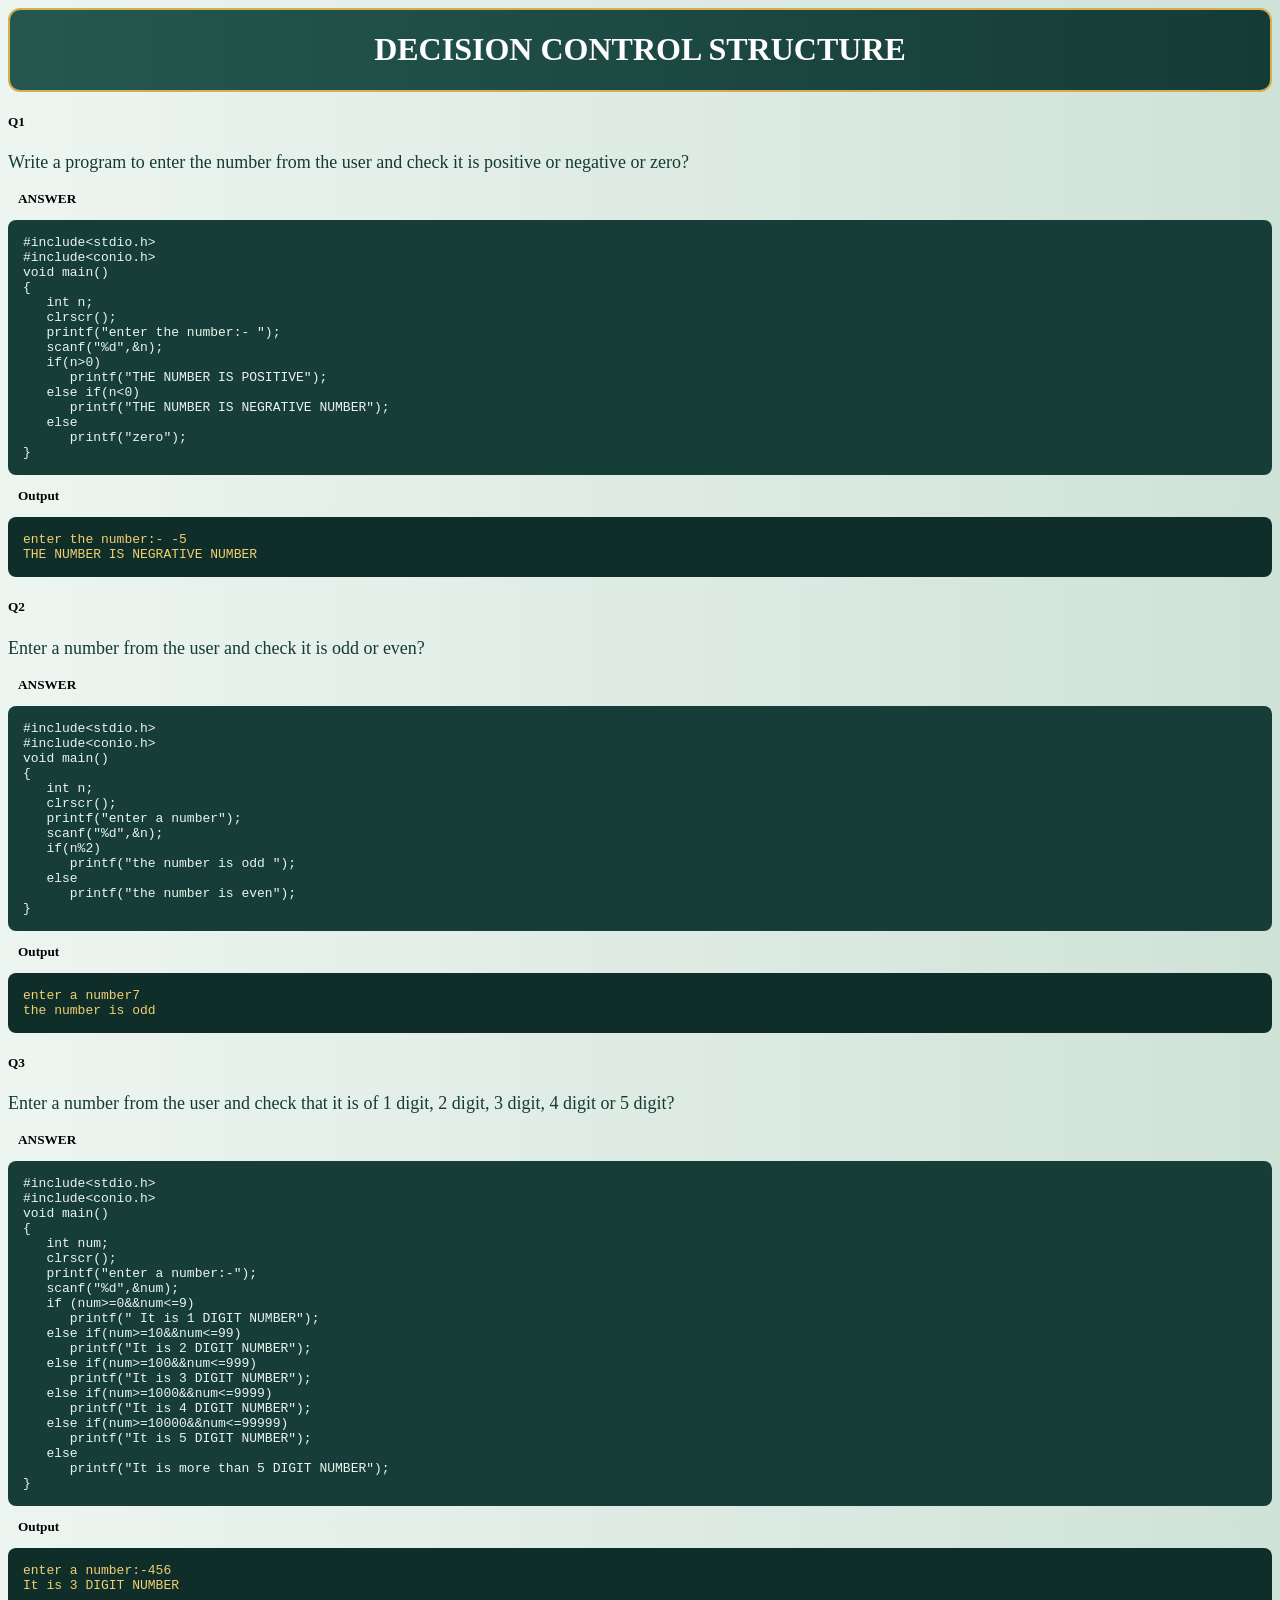
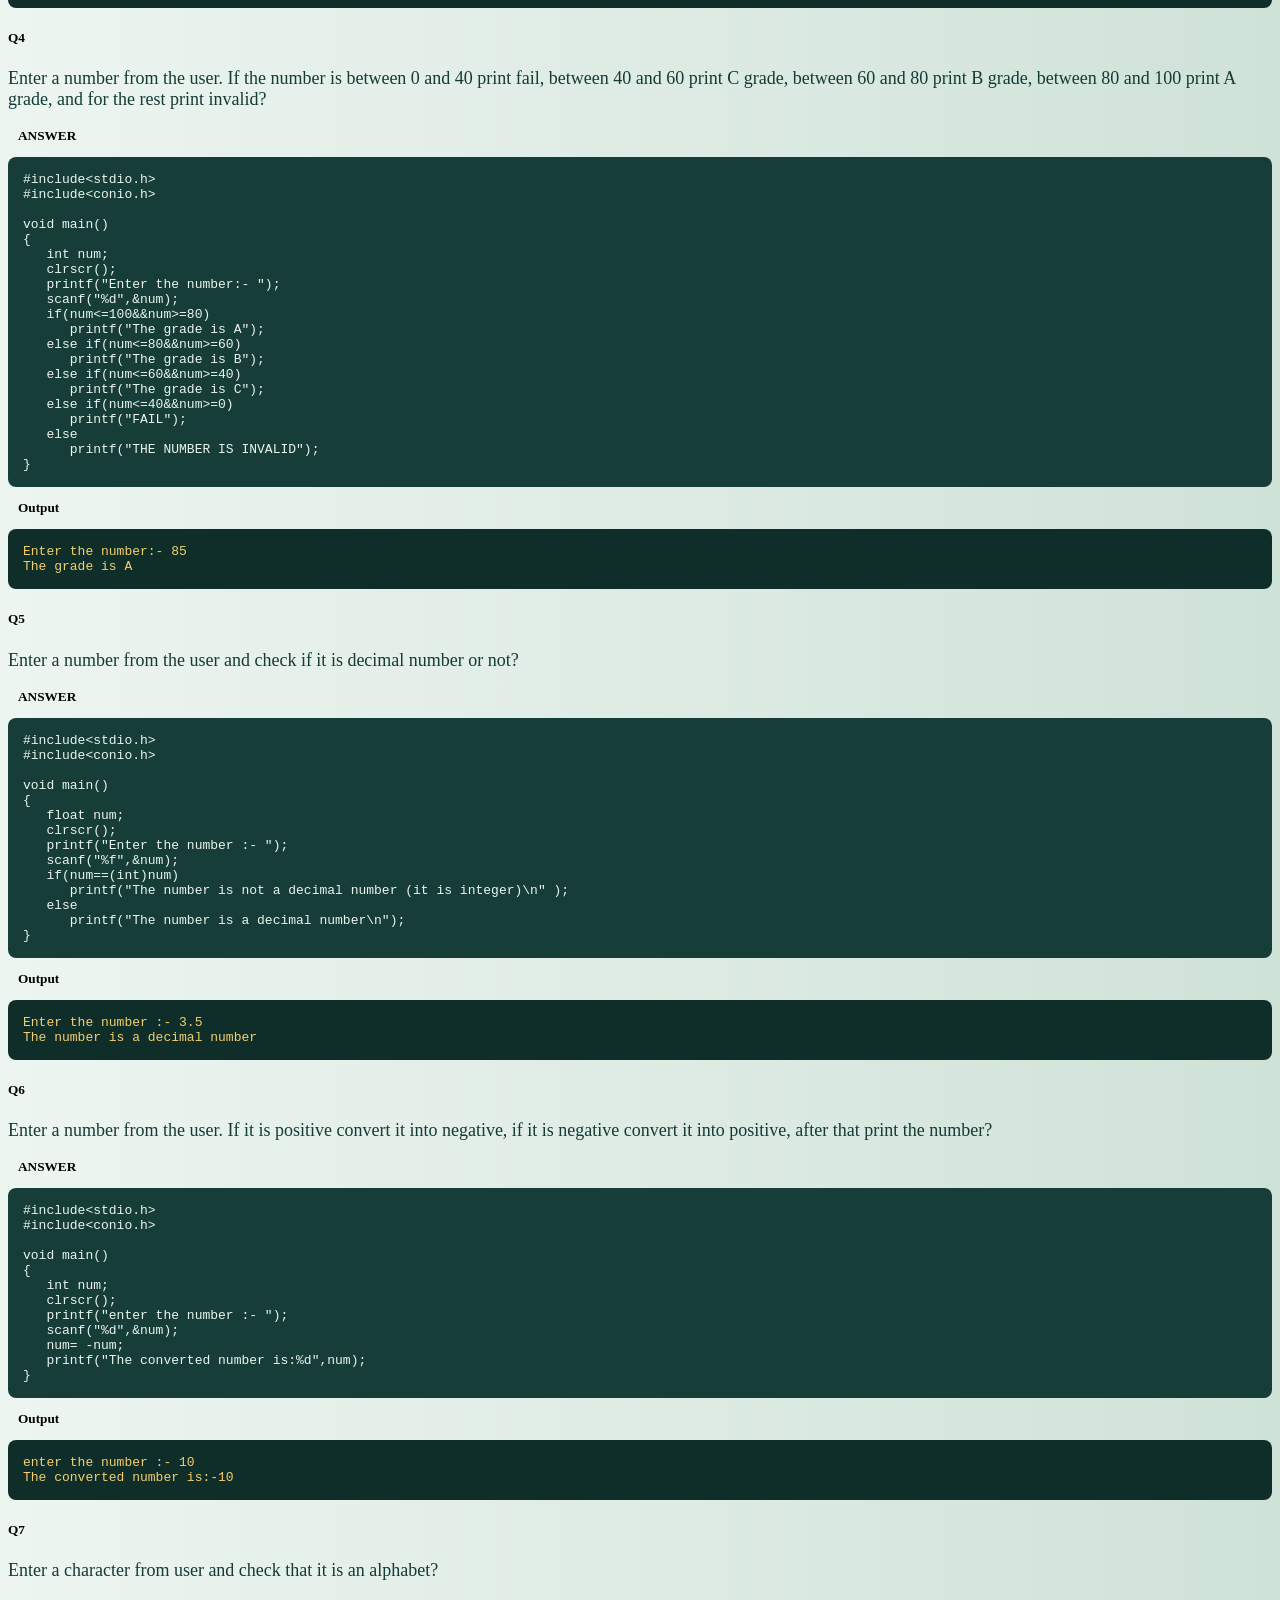
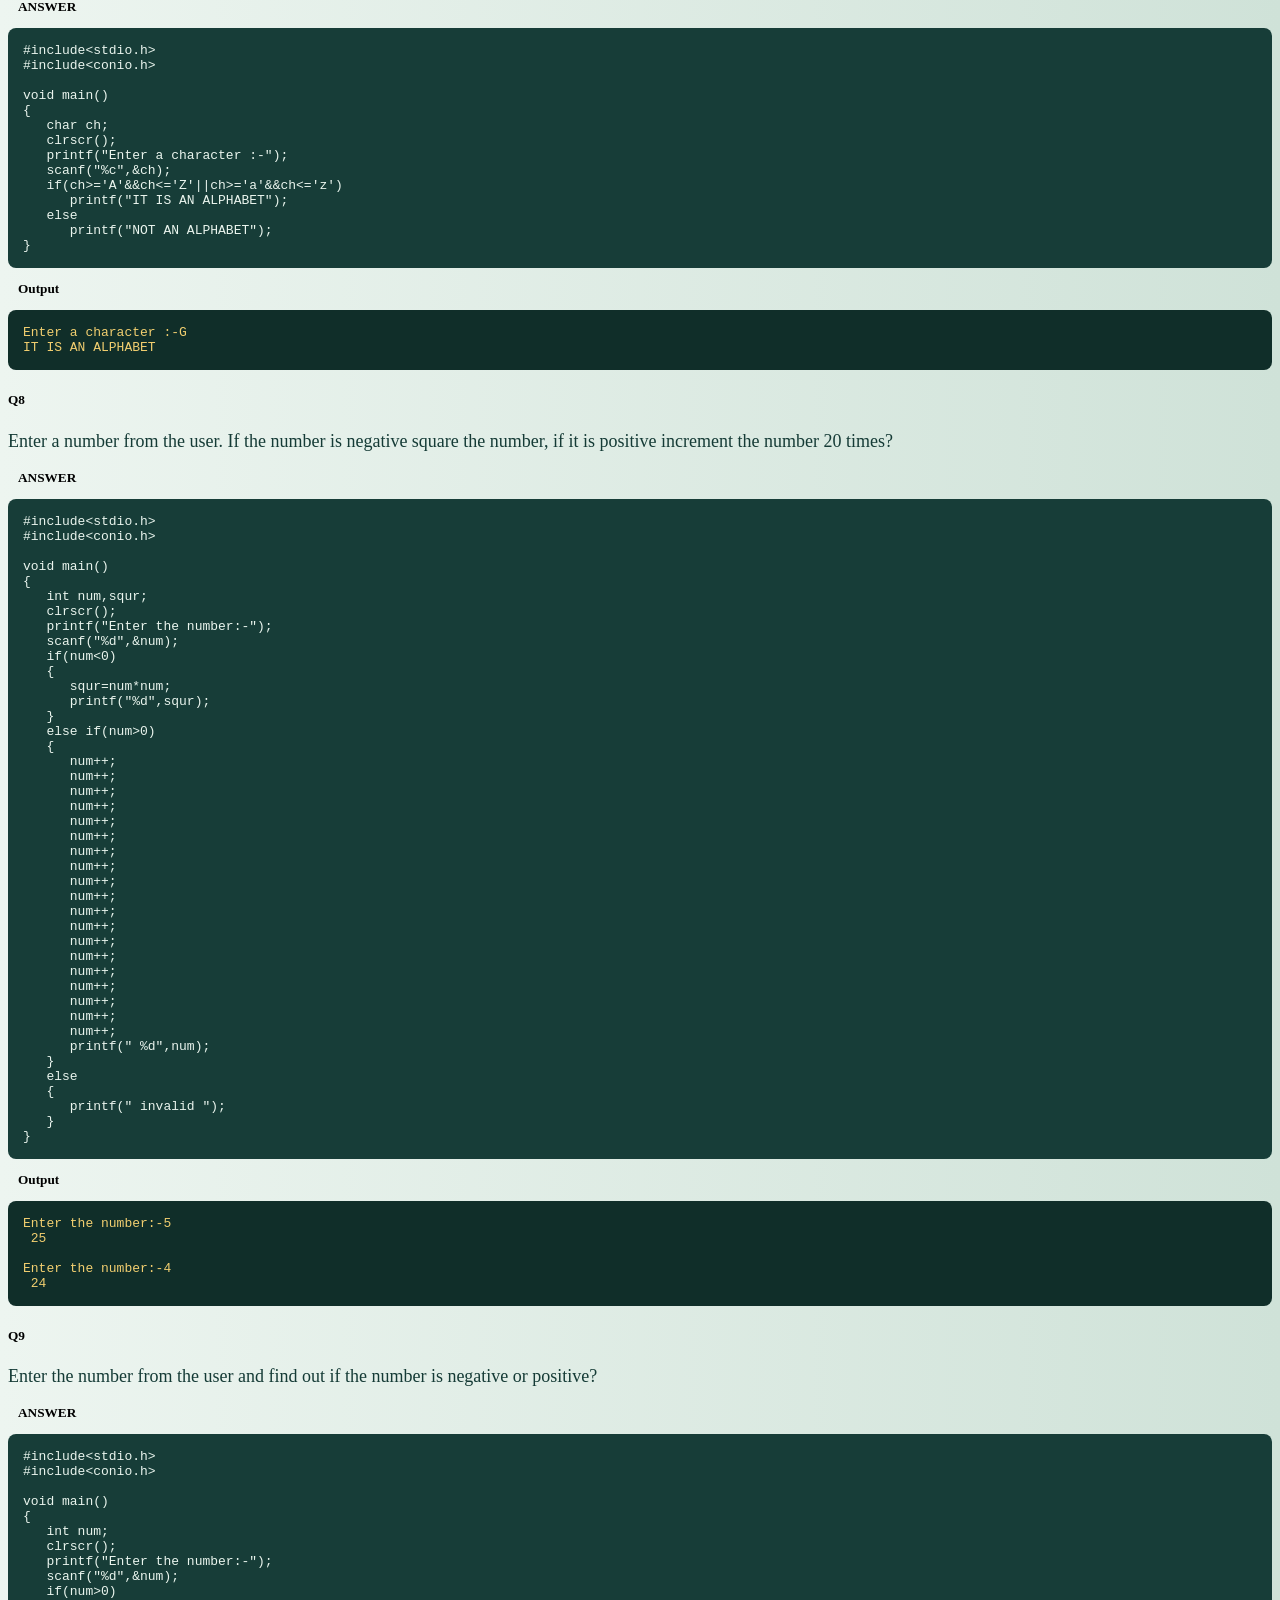
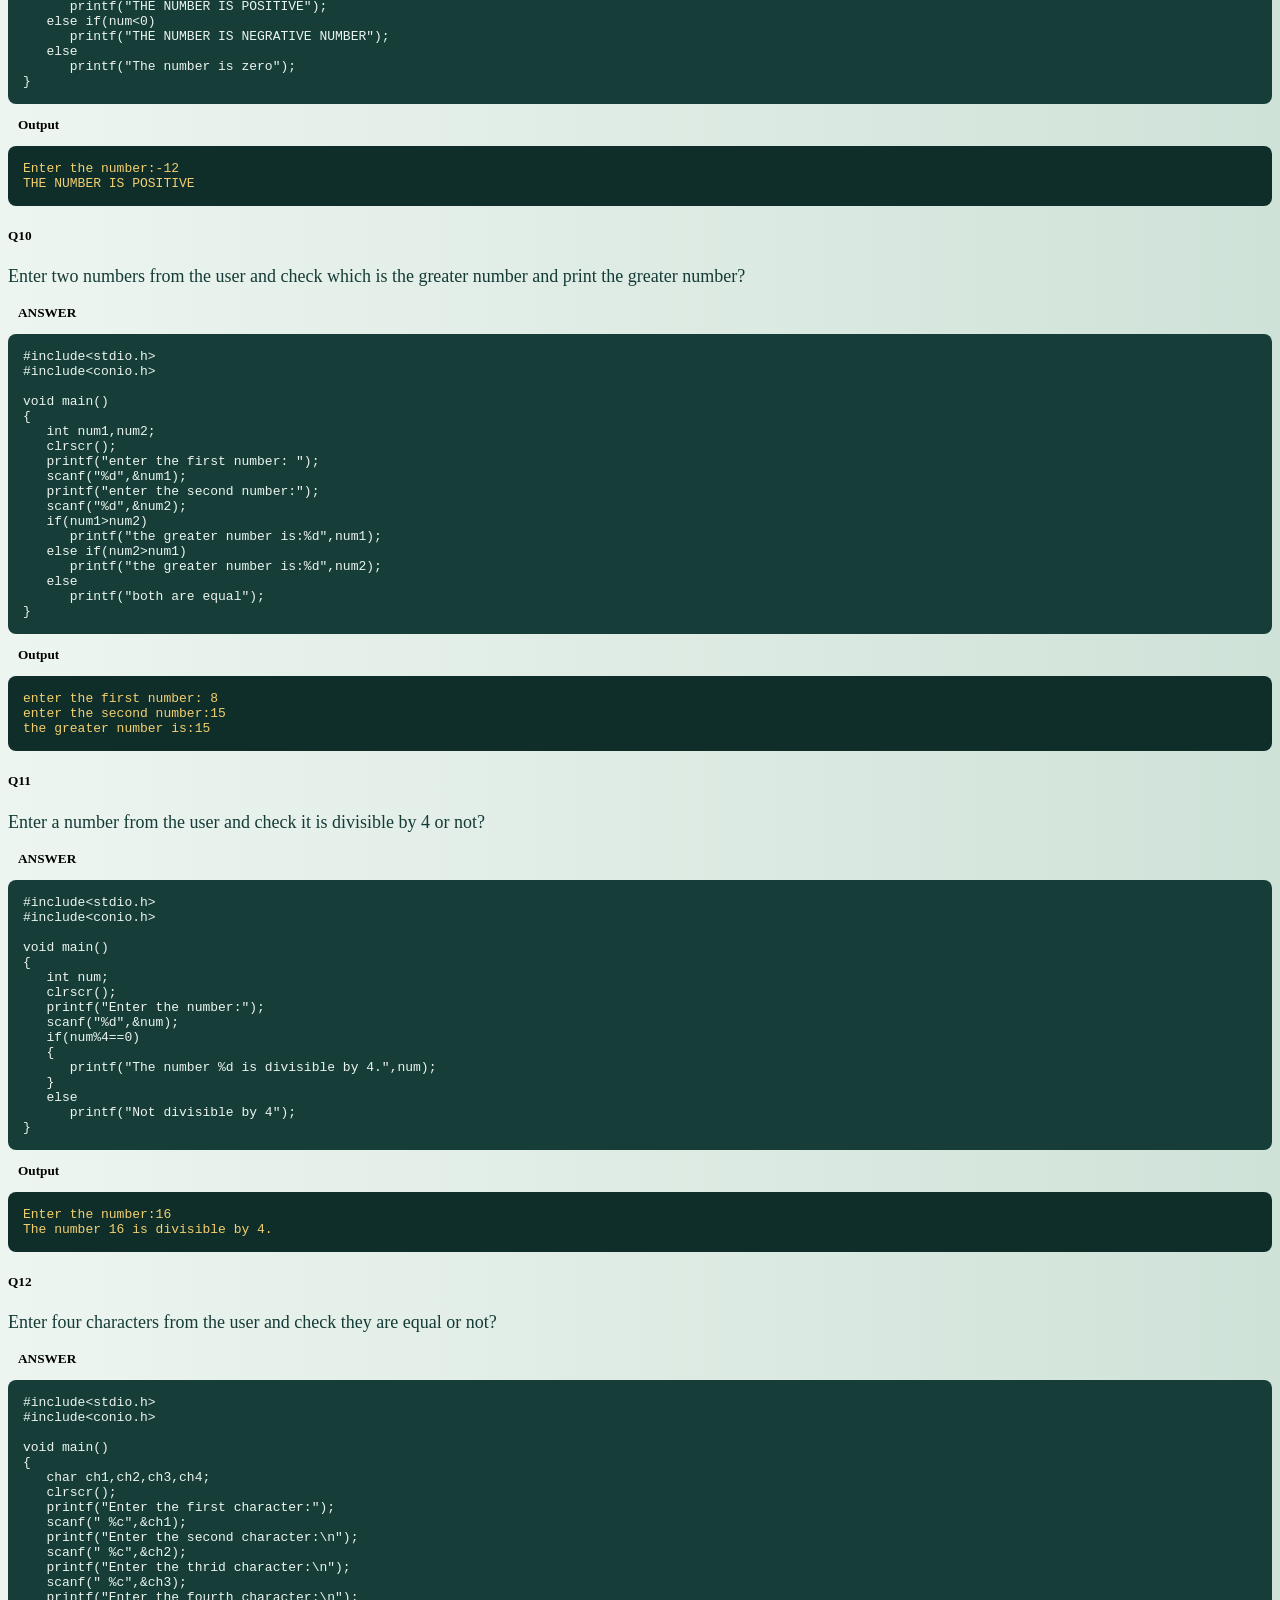
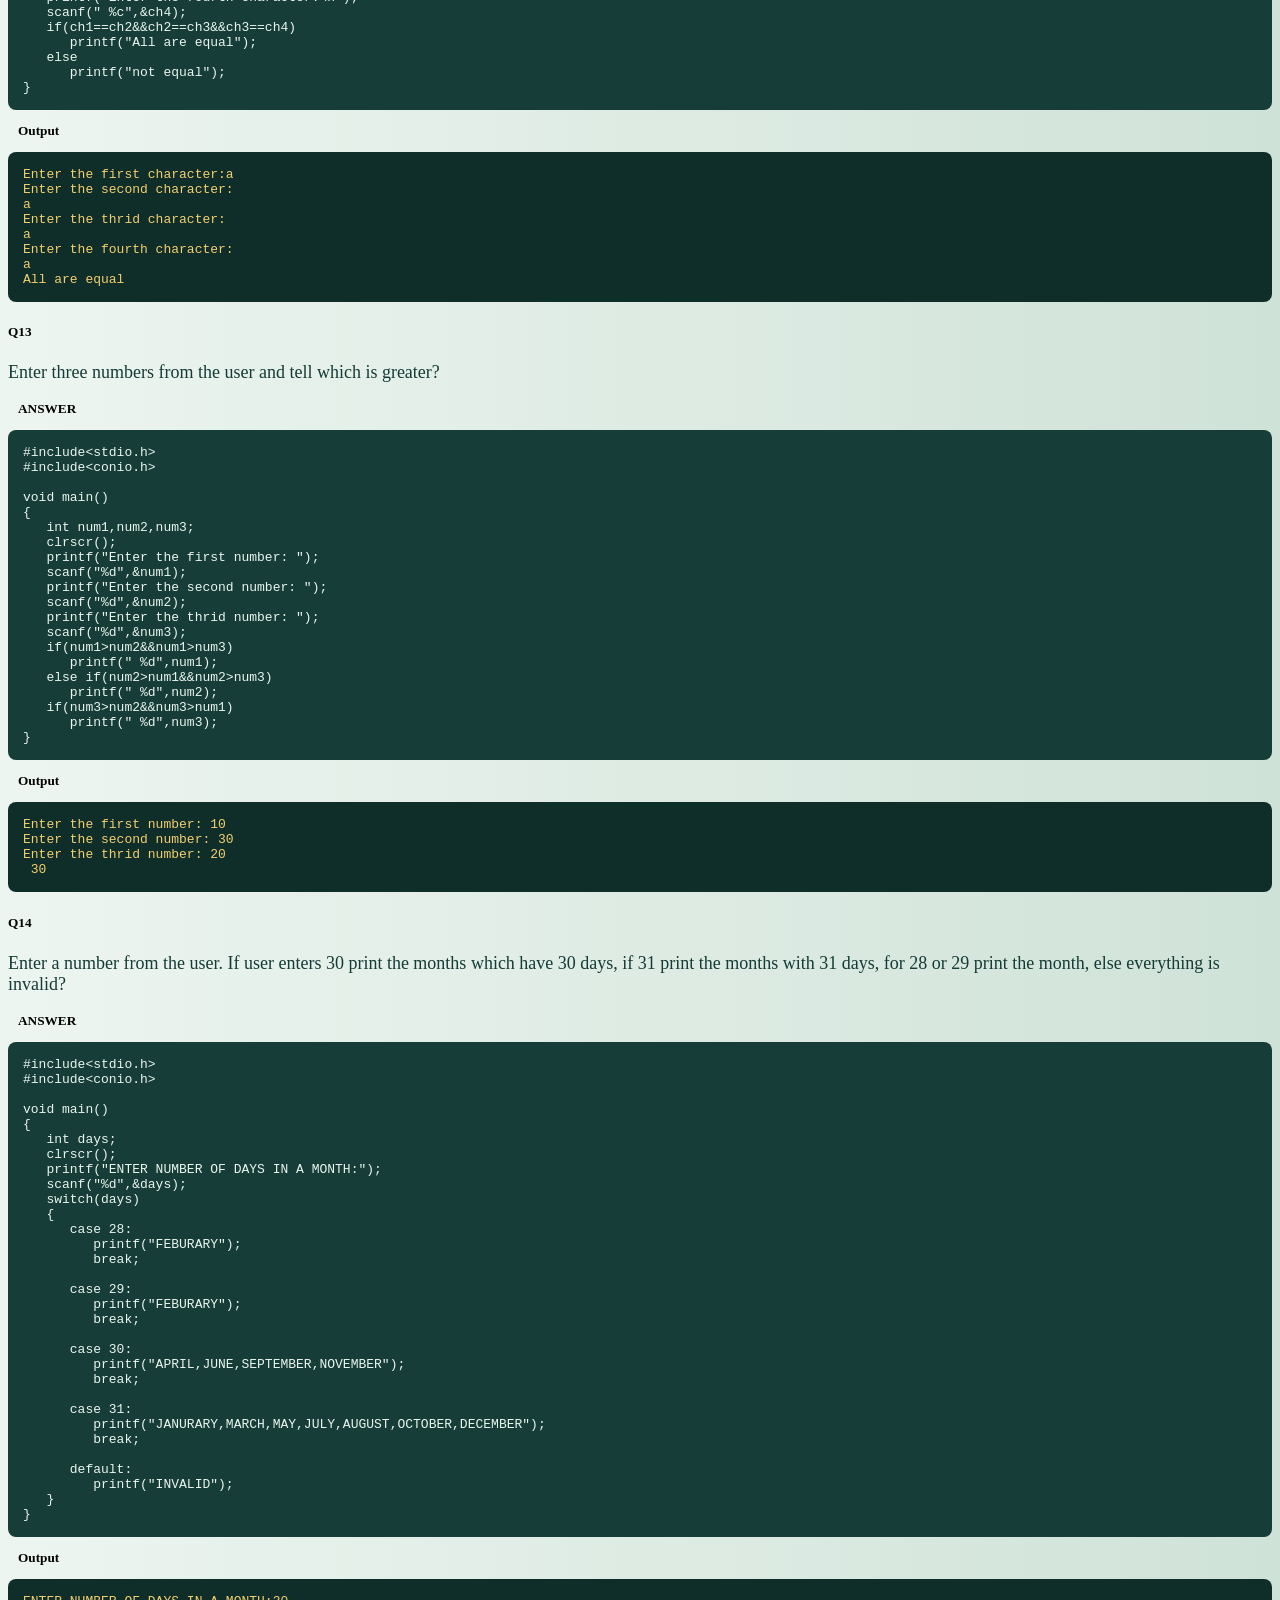
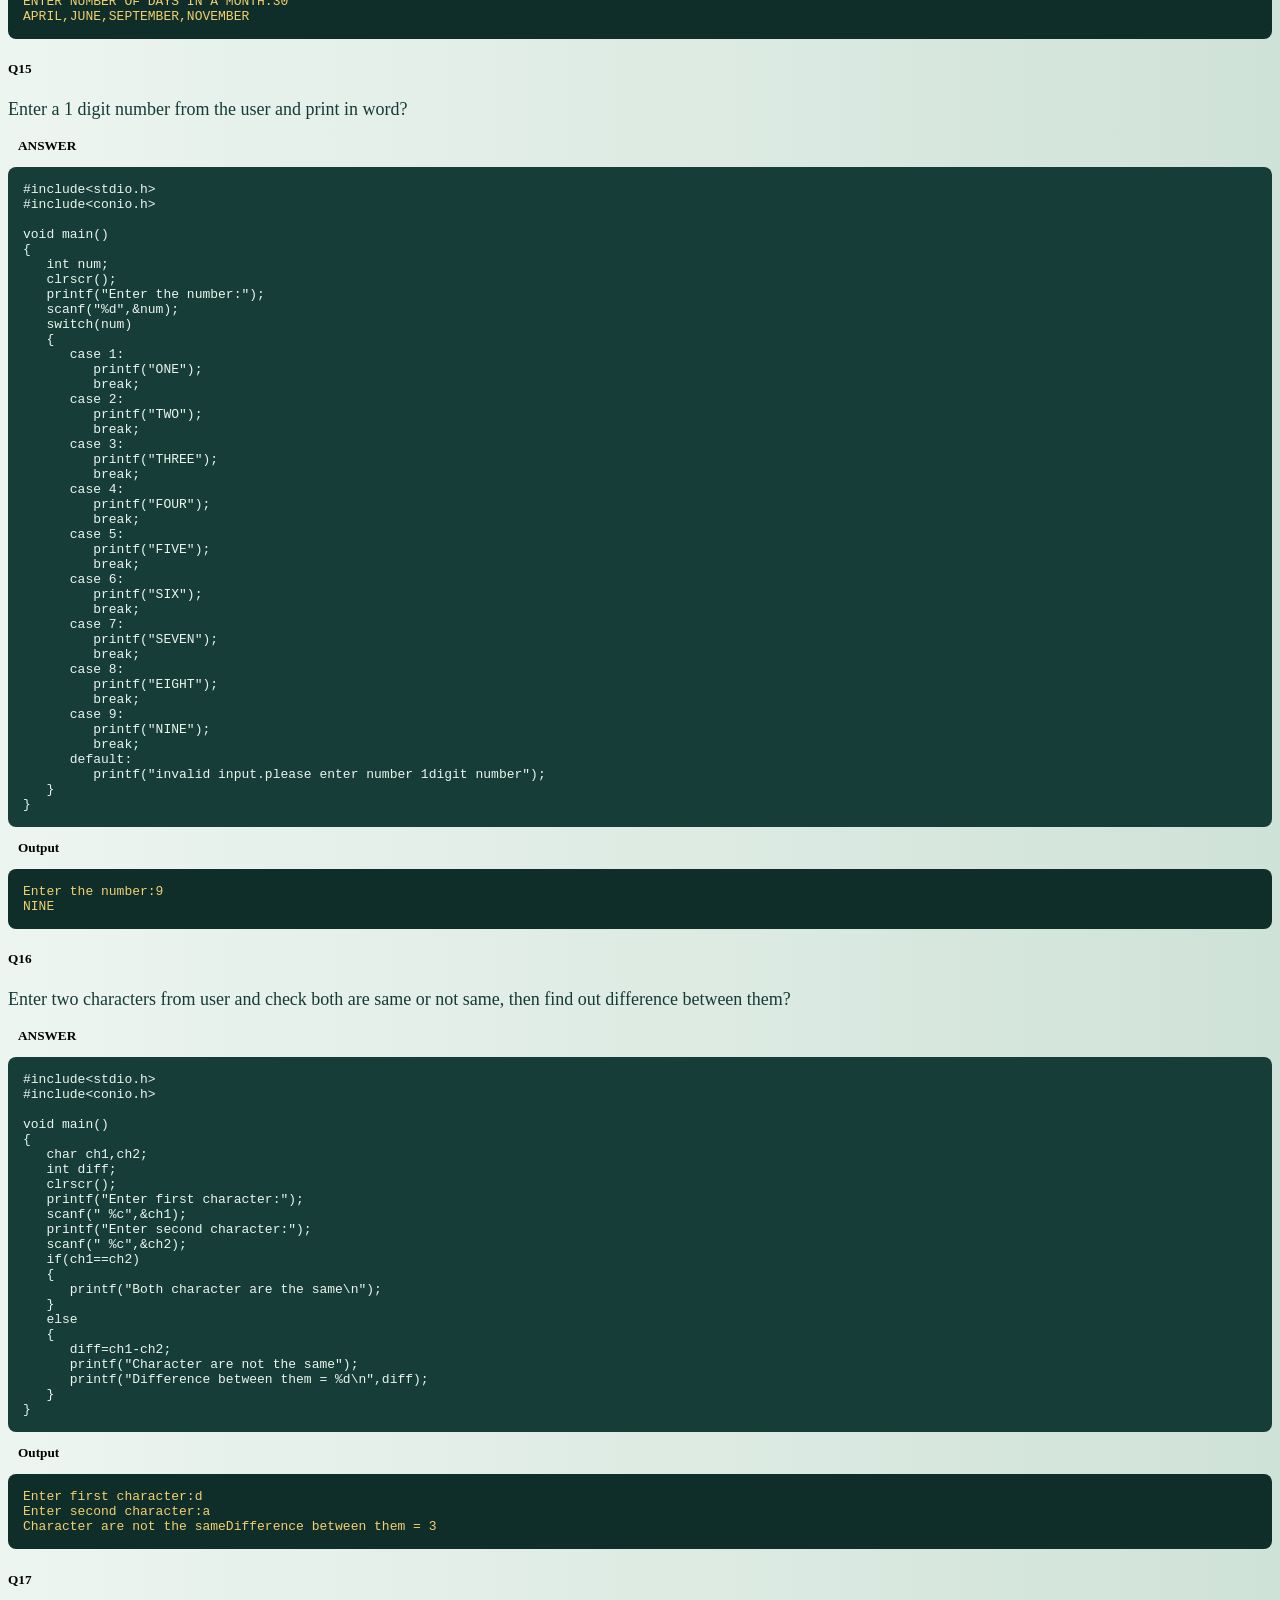
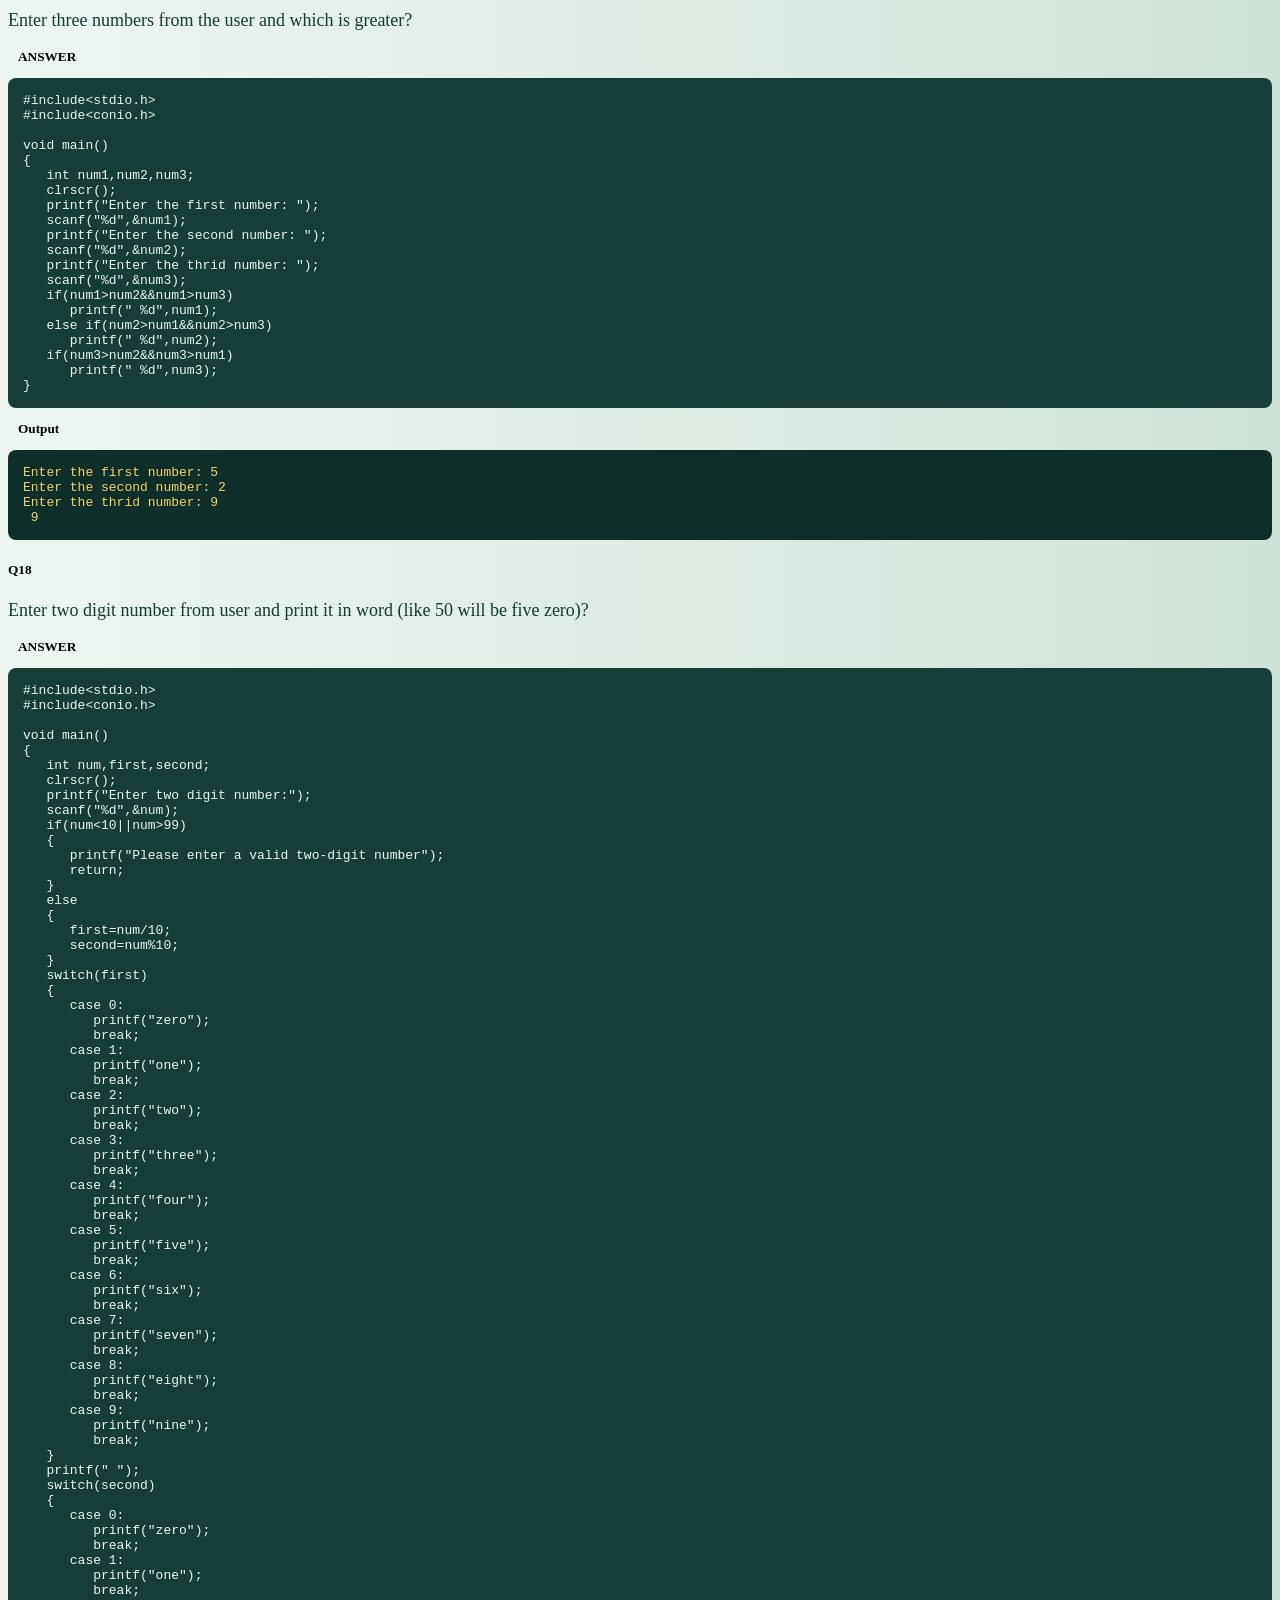
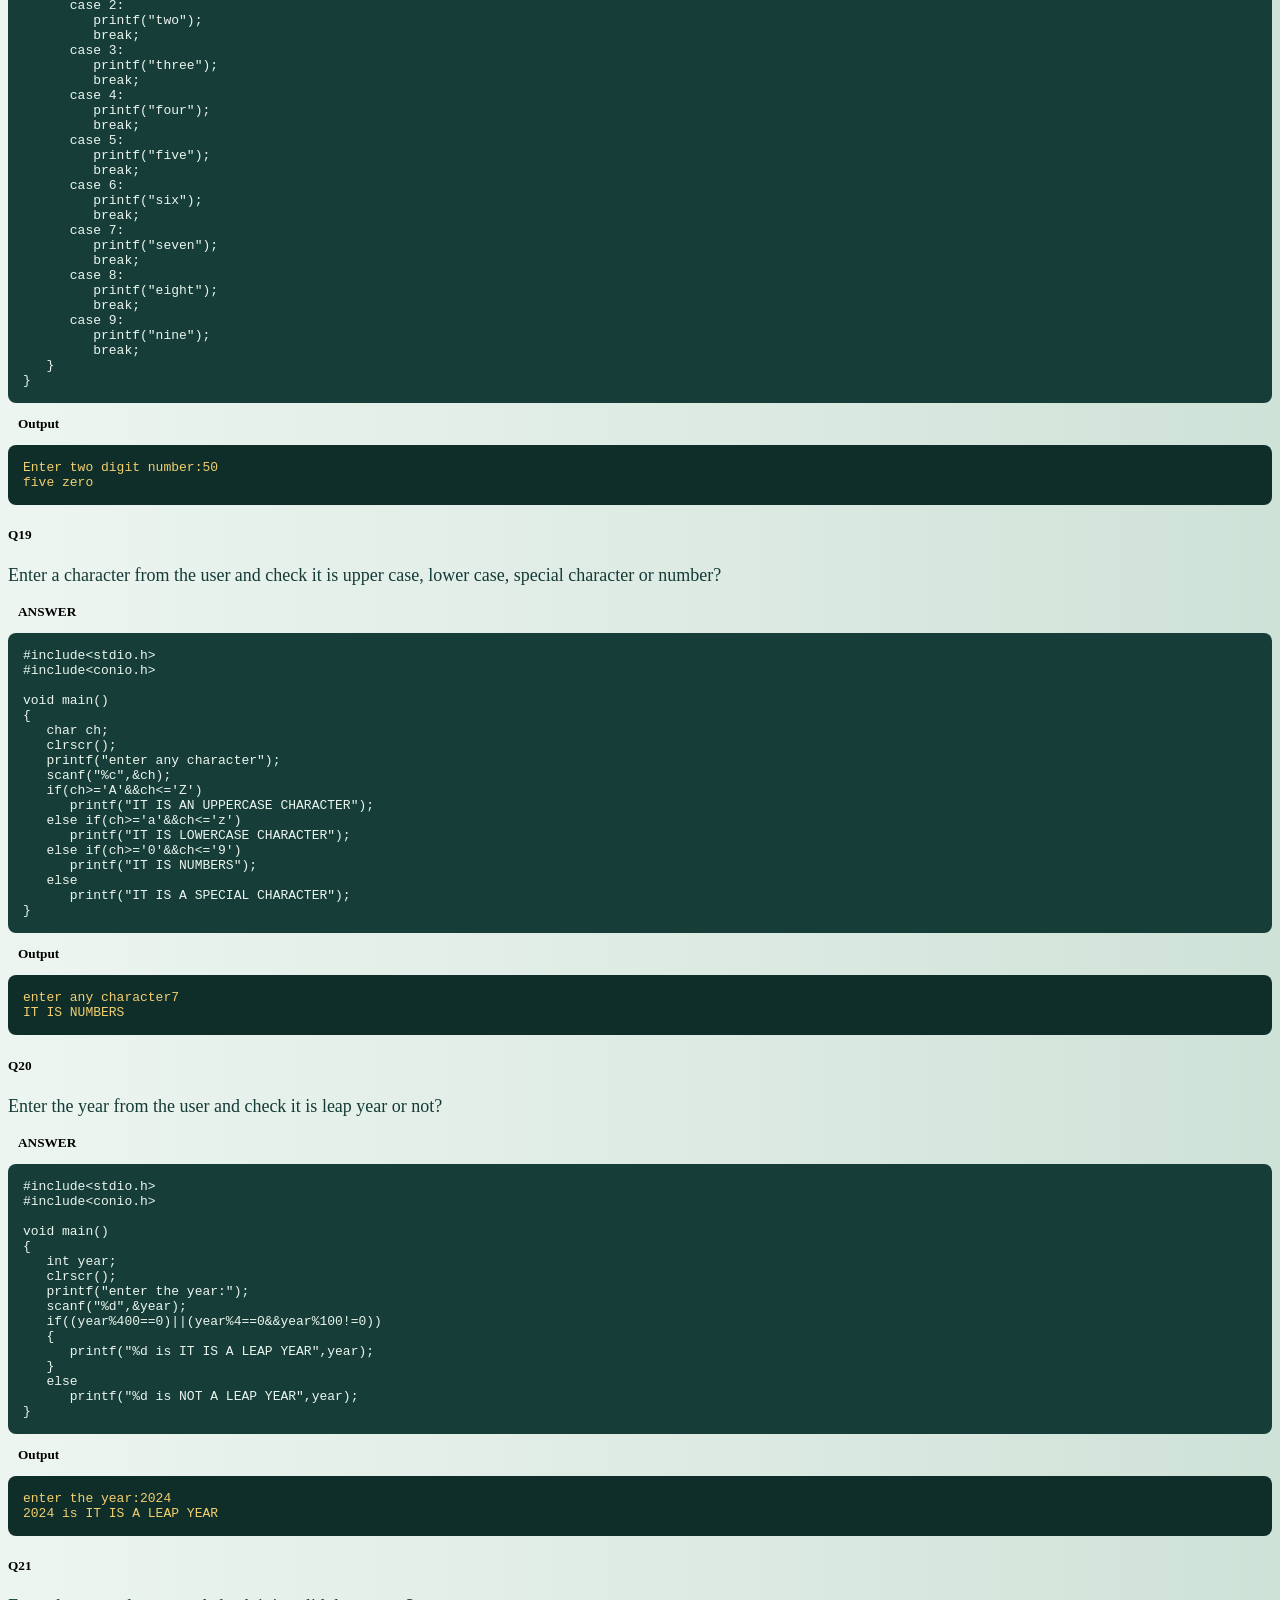
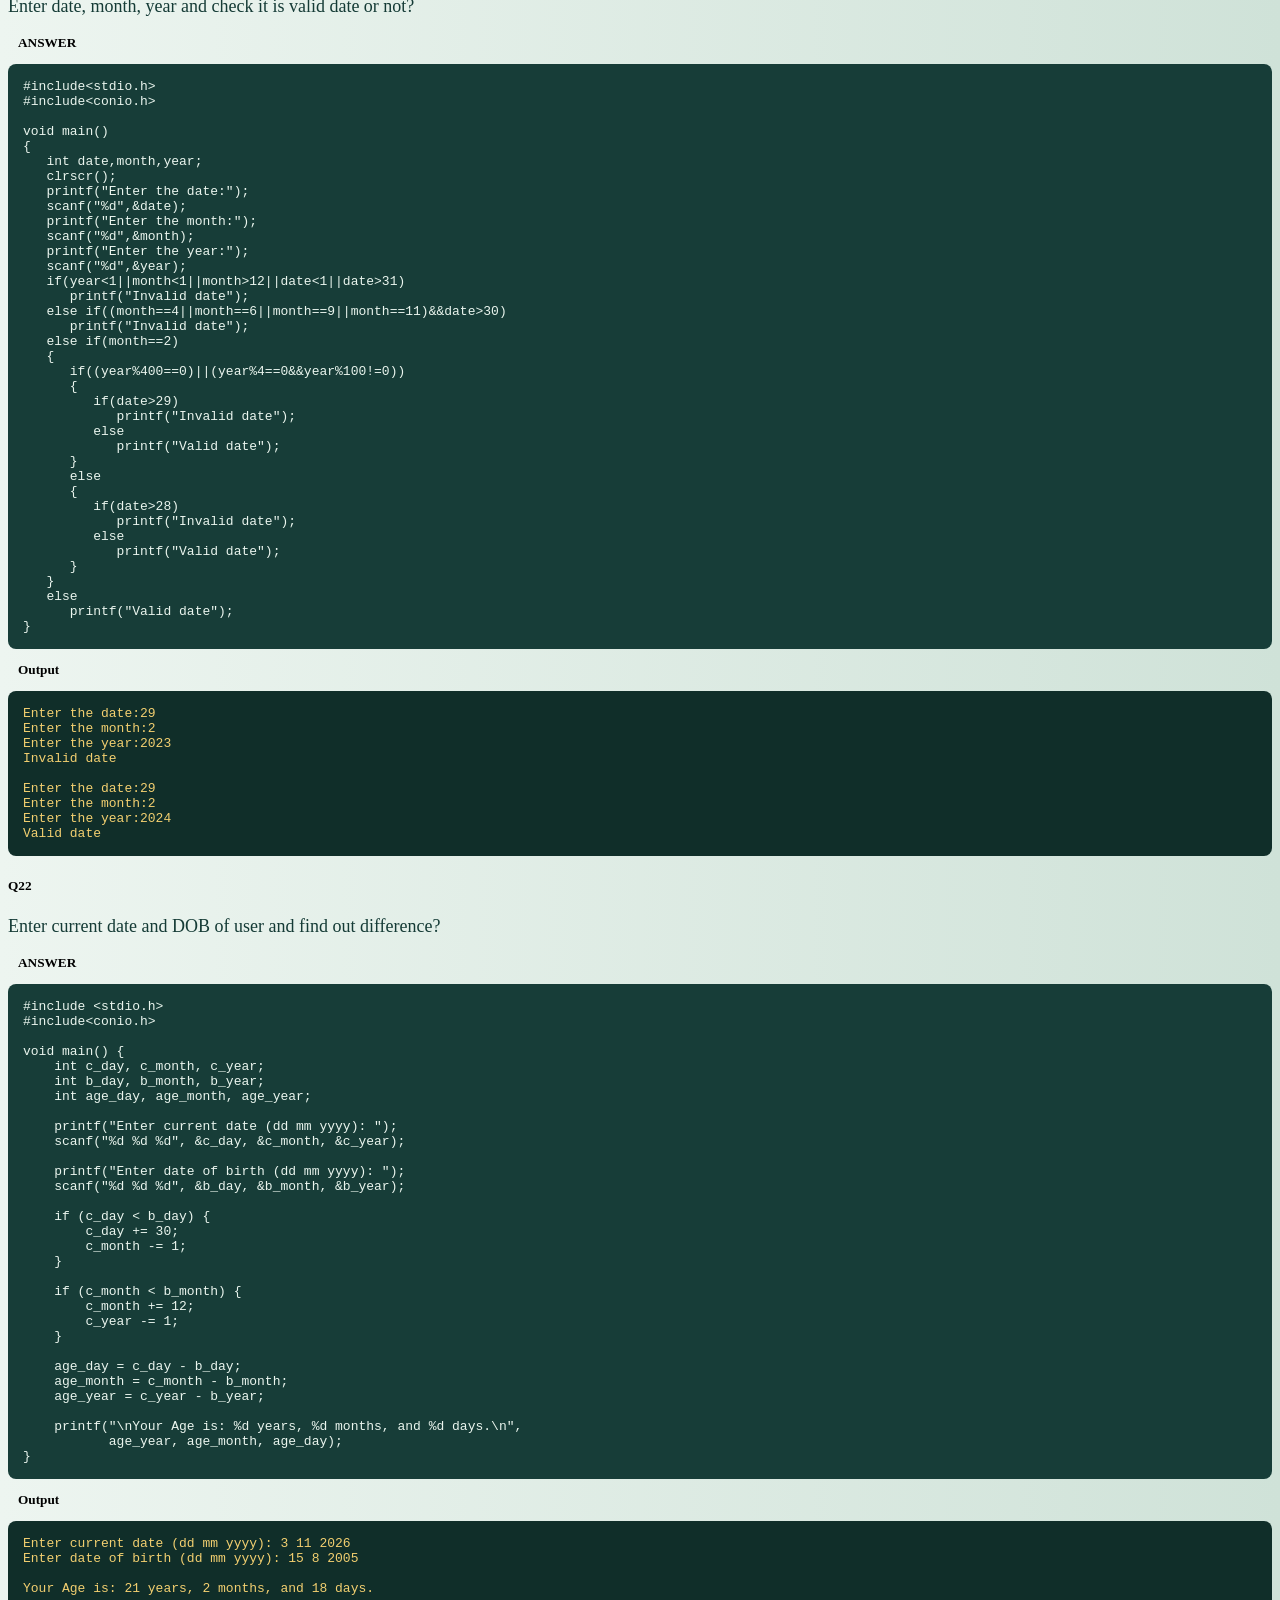
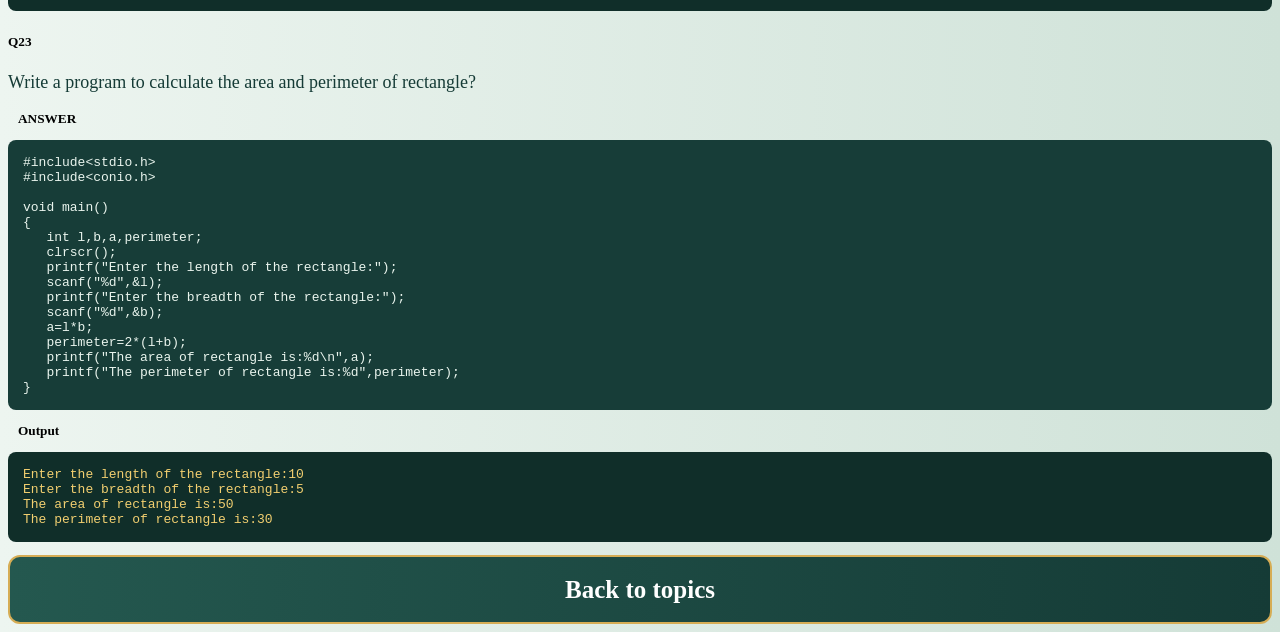
==== commit ec0c60ef: "Add files via upload" ====
--- a/decision_control_structure.html
+++ b/decision_control_structure.html
@@ -14,713 +14,934 @@
     <main>
         <div class="container">
             <div class="question">
-                <h5>QUESTION BANK</h5>
-            </div>
-        </div>
-
-        <div class="container">
-            <div class="question">
                 <h5>Q1</h5>
-                <p>Write a program to enter the number from the user and check it is positive or negative or 0 (zero).</p>
+                <p>Write a program to enter the number from the user and check it is positive or negative or zero?</p>
+            </div>
+            <div class="answer">
+                <h5>ANSWER</h5>
+                <pre><code>#include&lt;stdio.h&gt;
+#include&lt;conio.h&gt;
+void main()
+{
+   int n;
+   clrscr();
+   printf("enter the number:- ");
+   scanf("%d",&amp;n);
+   if(n&gt;0)
+      printf("THE NUMBER IS POSITIVE");
+   else if(n&lt;0)
+      printf("THE NUMBER IS NEGRATIVE NUMBER");
+   else
+      printf("zero");
+}</code></pre>
+            </div>
+            <div class="output">
+                <h5>Output</h5>
+                <pre><code>enter the number:- -5
+THE NUMBER IS NEGRATIVE NUMBER</code></pre>
+            </div>
+        </div>
+
+        <div class="container">
+            <div class="question">
+                <h5>Q2</h5>
+                <p>Enter a number from the user and check it is odd or even?</p>
+            </div>
+            <div class="answer">
+                <h5>ANSWER</h5>
+                <pre><code>#include&lt;stdio.h&gt;
+#include&lt;conio.h&gt;
+void main()
+{
+   int n;
+   clrscr();
+   printf("enter a number");
+   scanf("%d",&amp;n);
+   if(n%2)
+      printf("the number is odd ");
+   else
+      printf("the number is even");
+}</code></pre>
+            </div>
+            <div class="output">
+                <h5>Output</h5>
+                <pre><code>enter a number7
+the number is odd</code></pre>
+            </div>
+        </div>
+
+        <div class="container">
+            <div class="question">
+                <h5>Q3</h5>
+                <p>Enter a number from the user and check that it is of 1 digit, 2 digit, 3 digit, 4 digit or 5 digit?</p>
+            </div>
+            <div class="answer">
+                <h5>ANSWER</h5>
+                <pre><code>#include&lt;stdio.h&gt;
+#include&lt;conio.h&gt;
+void main()
+{
+   int num;
+   clrscr();
+   printf("enter a number:-");
+   scanf("%d",&amp;num);
+   if (num&gt;=0&amp;&amp;num&lt;=9)
+      printf(" It is 1 DIGIT NUMBER");
+   else if(num&gt;=10&amp;&amp;num&lt;=99)
+      printf("It is 2 DIGIT NUMBER");
+   else if(num&gt;=100&amp;&amp;num&lt;=999)
+      printf("It is 3 DIGIT NUMBER");
+   else if(num&gt;=1000&amp;&amp;num&lt;=9999)
+      printf("It is 4 DIGIT NUMBER");
+   else if(num&gt;=10000&amp;&amp;num&lt;=99999)
+      printf("It is 5 DIGIT NUMBER");
+   else
+      printf("It is more than 5 DIGIT NUMBER");
+}</code></pre>
+            </div>
+            <div class="output">
+                <h5>Output</h5>
+                <pre><code>enter a number:-456
+It is 3 DIGIT NUMBER</code></pre>
+            </div>
+        </div>
+
+        <div class="container">
+            <div class="question">
+                <h5>Q4</h5>
+                <p>Enter a number from the user. If the number is between 0 and 40 print fail, between 40 and 60 print C grade, between 60 and 80 print B grade, between 80 and 100 print A grade, and for the rest print invalid?</p>
+            </div>
+            <div class="answer">
+                <h5>ANSWER</h5>
+                <pre><code>#include&lt;stdio.h&gt;
+#include&lt;conio.h&gt;
+
+void main()
+{
+   int num;
+   clrscr();
+   printf("Enter the number:- ");
+   scanf("%d",&amp;num);
+   if(num&lt;=100&amp;&amp;num&gt;=80)
+      printf("The grade is A");
+   else if(num&lt;=80&amp;&amp;num&gt;=60)
+      printf("The grade is B");
+   else if(num&lt;=60&amp;&amp;num&gt;=40)
+      printf("The grade is C");
+   else if(num&lt;=40&amp;&amp;num&gt;=0)
+      printf("FAIL");
+   else
+      printf("THE NUMBER IS INVALID");
+}</code></pre>
+            </div>
+            <div class="output">
+                <h5>Output</h5>
+                <pre><code>Enter the number:- 85
+The grade is A</code></pre>
+            </div>
+        </div>
+
+        <div class="container">
+            <div class="question">
+                <h5>Q5</h5>
+                <p>Enter a number from the user and check if it is decimal number or not?</p>
+            </div>
+            <div class="answer">
+                <h5>ANSWER</h5>
+                <pre><code>#include&lt;stdio.h&gt;
+#include&lt;conio.h&gt;
+
+void main()
+{
+   float num;
+   clrscr();
+   printf("Enter the number :- ");
+   scanf("%f",&amp;num);
+   if(num==(int)num)
+      printf("The number is not a decimal number (it is integer)\n" );
+   else
+      printf("The number is a decimal number\n");
+}</code></pre>
+            </div>
+            <div class="output">
+                <h5>Output</h5>
+                <pre><code>Enter the number :- 3.5
+The number is a decimal number</code></pre>
+            </div>
+        </div>
+
+        <div class="container">
+            <div class="question">
+                <h5>Q6</h5>
+                <p>Enter a number from the user. If it is positive convert it into negative, if it is negative convert it into positive, after that print the number?</p>
+            </div>
+            <div class="answer">
+                <h5>ANSWER</h5>
+                <pre><code>#include&lt;stdio.h&gt;
+#include&lt;conio.h&gt;
+
+void main()
+{
+   int num;
+   clrscr();
+   printf("enter the number :- ");
+   scanf("%d",&amp;num);
+   num= -num;
+   printf("The converted number is:%d",num);
+}</code></pre>
+            </div>
+            <div class="output">
+                <h5>Output</h5>
+                <pre><code>enter the number :- 10
+The converted number is:-10</code></pre>
+            </div>
+        </div>
+
+        <div class="container">
+            <div class="question">
+                <h5>Q7</h5>
+                <p>Enter a character from user and check that it is an alphabet?</p>
+            </div>
+            <div class="answer">
+                <h5>ANSWER</h5>
+                <pre><code>#include&lt;stdio.h&gt;
+#include&lt;conio.h&gt;
+
+void main()
+{
+   char ch;
+   clrscr();
+   printf("Enter a character :-");
+   scanf("%c",&amp;ch);
+   if(ch&gt;='A'&amp;&amp;ch&lt;='Z'||ch&gt;='a'&amp;&amp;ch&lt;='z')
+      printf("IT IS AN ALPHABET");
+   else
+      printf("NOT AN ALPHABET");
+}</code></pre>
+            </div>
+            <div class="output">
+                <h5>Output</h5>
+                <pre><code>Enter a character :-G
+IT IS AN ALPHABET</code></pre>
+            </div>
+        </div>
+
+        <div class="container">
+            <div class="question">
+                <h5>Q8</h5>
+                <p>Enter a number from the user. If the number is negative square the number, if it is positive increment the number 20 times?</p>
+            </div>
+            <div class="answer">
+                <h5>ANSWER</h5>
+                <pre><code>#include&lt;stdio.h&gt;
+#include&lt;conio.h&gt;
+
+void main()
+{
+   int num,squr;
+   clrscr();
+   printf("Enter the number:-");
+   scanf("%d",&amp;num);
+   if(num&lt;0)
+   {
+      squr=num*num;
+      printf("%d",squr);
+   }
+   else if(num&gt;0)
+   {
+      num++;
+      num++;
+      num++;
+      num++;
+      num++;
+      num++;
+      num++;
+      num++;
+      num++;
+      num++;
+      num++;
+      num++;
+      num++;
+      num++;
+      num++;
+      num++;
+      num++;
+      num++;
+      num++;
+      printf(" %d",num);
+   }
+   else
+   {
+      printf(" invalid ");
+   }
+}</code></pre>
+            </div>
+            <div class="output">
+                <h5>Output</h5>
+                <pre><code>Enter the number:-5
+ 25
+
+Enter the number:-4
+ 24</code></pre>
+            </div>
+        </div>
+
+        <div class="container">
+            <div class="question">
+                <h5>Q9</h5>
+                <p>Enter the number from the user and find out if the number is negative or positive?</p>
+            </div>
+            <div class="answer">
+                <h5>ANSWER</h5>
+                <pre><code>#include&lt;stdio.h&gt;
+#include&lt;conio.h&gt;
+
+void main()
+{
+   int num;
+   clrscr();
+   printf("Enter the number:-");
+   scanf("%d",&amp;num);
+   if(num&gt;0)
+      printf("THE NUMBER IS POSITIVE");
+   else if(num&lt;0)
+      printf("THE NUMBER IS NEGRATIVE NUMBER");
+   else
+      printf("The number is zero");
+}</code></pre>
+            </div>
+            <div class="output">
+                <h5>Output</h5>
+                <pre><code>Enter the number:-12
+THE NUMBER IS POSITIVE</code></pre>
+            </div>
+        </div>
+
+        <div class="container">
+            <div class="question">
+                <h5>Q10</h5>
+                <p>Enter two numbers from the user and check which is the greater number and print the greater number?</p>
+            </div>
+            <div class="answer">
+                <h5>ANSWER</h5>
+                <pre><code>#include&lt;stdio.h&gt;
+#include&lt;conio.h&gt;
+
+void main()
+{
+   int num1,num2;
+   clrscr();
+   printf("enter the first number: ");
+   scanf("%d",&amp;num1);
+   printf("enter the second number:");
+   scanf("%d",&amp;num2);
+   if(num1&gt;num2)
+      printf("the greater number is:%d",num1);
+   else if(num2&gt;num1)
+      printf("the greater number is:%d",num2);
+   else
+      printf("both are equal");
+}</code></pre>
+            </div>
+            <div class="output">
+                <h5>Output</h5>
+                <pre><code>enter the first number: 8
+enter the second number:15
+the greater number is:15</code></pre>
+            </div>
+        </div>
+
+        <div class="container">
+            <div class="question">
+                <h5>Q11</h5>
+                <p>Enter a number from the user and check it is divisible by 4 or not?</p>
+            </div>
+            <div class="answer">
+                <h5>ANSWER</h5>
+                <pre><code>#include&lt;stdio.h&gt;
+#include&lt;conio.h&gt;
+
+void main()
+{
+   int num;
+   clrscr();
+   printf("Enter the number:");
+   scanf("%d",&amp;num);
+   if(num%4==0)
+   {
+      printf("The number %d is divisible by 4.",num);
+   }
+   else
+      printf("Not divisible by 4");
+}</code></pre>
+            </div>
+            <div class="output">
+                <h5>Output</h5>
+                <pre><code>Enter the number:16
+The number 16 is divisible by 4.</code></pre>
+            </div>
+        </div>
+
+        <div class="container">
+            <div class="question">
+                <h5>Q12</h5>
+                <p>Enter four characters from the user and check they are equal or not?</p>
+            </div>
+            <div class="answer">
+                <h5>ANSWER</h5>
+                <pre><code>#include&lt;stdio.h&gt;
+#include&lt;conio.h&gt;
+
+void main()
+{
+   char ch1,ch2,ch3,ch4;
+   clrscr();
+   printf("Enter the first character:");
+   scanf(" %c",&amp;ch1);
+   printf("Enter the second character:\n");
+   scanf(" %c",&amp;ch2);
+   printf("Enter the thrid character:\n");
+   scanf(" %c",&amp;ch3);
+   printf("Enter the fourth character:\n");
+   scanf(" %c",&amp;ch4);
+   if(ch1==ch2&amp;&amp;ch2==ch3&amp;&amp;ch3==ch4)
+      printf("All are equal");
+   else
+      printf("not equal");
+}</code></pre>
+            </div>
+            <div class="output">
+                <h5>Output</h5>
+                <pre><code>Enter the first character:a
+Enter the second character:
+a
+Enter the thrid character:
+a
+Enter the fourth character:
+a
+All are equal</code></pre>
+            </div>
+        </div>
+
+        <div class="container">
+            <div class="question">
+                <h5>Q13</h5>
+                <p>Enter three numbers from the user and tell which is greater?</p>
+            </div>
+            <div class="answer">
+                <h5>ANSWER</h5>
+                <pre><code>#include&lt;stdio.h&gt;
+#include&lt;conio.h&gt;
+
+void main()
+{
+   int num1,num2,num3;
+   clrscr();
+   printf("Enter the first number: ");
+   scanf("%d",&amp;num1);
+   printf("Enter the second number: ");
+   scanf("%d",&amp;num2);
+   printf("Enter the thrid number: ");
+   scanf("%d",&amp;num3);
+   if(num1&gt;num2&amp;&amp;num1&gt;num3)
+      printf(" %d",num1);
+   else if(num2&gt;num1&amp;&amp;num2&gt;num3)
+      printf(" %d",num2);
+   if(num3&gt;num2&amp;&amp;num3&gt;num1)
+      printf(" %d",num3);
+}</code></pre>
+            </div>
+            <div class="output">
+                <h5>Output</h5>
+                <pre><code>Enter the first number: 10
+Enter the second number: 30
+Enter the thrid number: 20
+ 30</code></pre>
+            </div>
+        </div>
+
+        <div class="container">
+            <div class="question">
+                <h5>Q14</h5>
+                <p>Enter a number from the user. If user enters 30 print the months which have 30 days, if 31 print the months with 31 days, for 28 or 29 print the month, else everything is invalid?</p>
+            </div>
+            <div class="answer">
+                <h5>ANSWER</h5>
+                <pre><code>#include&lt;stdio.h&gt;
+#include&lt;conio.h&gt;
+
+void main()
+{
+   int days;
+   clrscr();
+   printf("ENTER NUMBER OF DAYS IN A MONTH:");
+   scanf("%d",&amp;days);
+   switch(days)
+   {
+      case 28:
+         printf("FEBURARY");
+         break;
+
+      case 29:
+         printf("FEBURARY");
+         break;
+
+      case 30:
+         printf("APRIL,JUNE,SEPTEMBER,NOVEMBER");
+         break;
+
+      case 31:
+         printf("JANURARY,MARCH,MAY,JULY,AUGUST,OCTOBER,DECEMBER");
+         break;
+
+      default:
+         printf("INVALID");
+   }
+}</code></pre>
+            </div>
+            <div class="output">
+                <h5>Output</h5>
+                <pre><code>ENTER NUMBER OF DAYS IN A MONTH:30
+APRIL,JUNE,SEPTEMBER,NOVEMBER</code></pre>
+            </div>
+        </div>
+
+        <div class="container">
+            <div class="question">
+                <h5>Q15</h5>
+                <p>Enter a 1 digit number from the user and print in word?</p>
+            </div>
+            <div class="answer">
+                <h5>ANSWER</h5>
+                <pre><code>#include&lt;stdio.h&gt;
+#include&lt;conio.h&gt;
+
+void main()
+{
+   int num;
+   clrscr();
+   printf("Enter the number:");
+   scanf("%d",&amp;num);
+   switch(num)
+   {
+      case 1:
+         printf("ONE");
+         break;
+      case 2:
+         printf("TWO");
+         break;
+      case 3:
+         printf("THREE");
+         break;
+      case 4:
+         printf("FOUR");
+         break;
+      case 5:
+         printf("FIVE");
+         break;
+      case 6:
+         printf("SIX");
+         break;
+      case 7:
+         printf("SEVEN");
+         break;
+      case 8:
+         printf("EIGHT");
+         break;
+      case 9:
+         printf("NINE");
+         break;
+      default:
+         printf("invalid input.please enter number 1digit number");
+   }
+}</code></pre>
+            </div>
+            <div class="output">
+                <h5>Output</h5>
+                <pre><code>Enter the number:9
+NINE</code></pre>
+            </div>
+        </div>
+
+        <div class="container">
+            <div class="question">
+                <h5>Q16</h5>
+                <p>Enter two characters from user and check both are same or not same, then find out difference between them?</p>
+            </div>
+            <div class="answer">
+                <h5>ANSWER</h5>
+                <pre><code>#include&lt;stdio.h&gt;
+#include&lt;conio.h&gt;
+
+void main()
+{
+   char ch1,ch2;
+   int diff;
+   clrscr();
+   printf("Enter first character:");
+   scanf(" %c",&amp;ch1);
+   printf("Enter second character:");
+   scanf(" %c",&amp;ch2);
+   if(ch1==ch2)
+   {
+      printf("Both character are the same\n");
+   }
+   else
+   {
+      diff=ch1-ch2;
+      printf("Character are not the same");
+      printf("Difference between them = %d\n",diff);
+   }
+}</code></pre>
+            </div>
+            <div class="output">
+                <h5>Output</h5>
+                <pre><code>Enter first character:d
+Enter second character:a
+Character are not the sameDifference between them = 3</code></pre>
+            </div>
+        </div>
+
+        <div class="container">
+            <div class="question">
+                <h5>Q17</h5>
+                <p>Enter three numbers from the user and which is greater?</p>
+            </div>
+            <div class="answer">
+                <h5>ANSWER</h5>
+                <pre><code>#include&lt;stdio.h&gt;
+#include&lt;conio.h&gt;
+
+void main()
+{
+   int num1,num2,num3;
+   clrscr();
+   printf("Enter the first number: ");
+   scanf("%d",&amp;num1);
+   printf("Enter the second number: ");
+   scanf("%d",&amp;num2);
+   printf("Enter the thrid number: ");
+   scanf("%d",&amp;num3);
+   if(num1&gt;num2&amp;&amp;num1&gt;num3)
+      printf(" %d",num1);
+   else if(num2&gt;num1&amp;&amp;num2&gt;num3)
+      printf(" %d",num2);
+   if(num3&gt;num2&amp;&amp;num3&gt;num1)
+      printf(" %d",num3);
+}</code></pre>
+            </div>
+            <div class="output">
+                <h5>Output</h5>
+                <pre><code>Enter the first number: 5
+Enter the second number: 2
+Enter the thrid number: 9
+ 9</code></pre>
+            </div>
+        </div>
+
+        <div class="container">
+            <div class="question">
+                <h5>Q18</h5>
+                <p>Enter two digit number from user and print it in word (like 50 will be five zero)?</p>
+            </div>
+            <div class="answer">
+                <h5>ANSWER</h5>
+                <pre><code>#include&lt;stdio.h&gt;
+#include&lt;conio.h&gt;
+
+void main()
+{
+   int num,first,second;
+   clrscr();
+   printf("Enter two digit number:");
+   scanf("%d",&amp;num);
+   if(num&lt;10||num&gt;99)
+   {
+      printf("Please enter a valid two-digit number");
+      return;
+   }
+   else
+   {
+      first=num/10;
+      second=num%10;
+   }
+   switch(first)
+   {
+      case 0:
+         printf("zero");
+         break;
+      case 1:
+         printf("one");
+         break;
+      case 2:
+         printf("two");
+         break;
+      case 3:
+         printf("three");
+         break;
+      case 4:
+         printf("four");
+         break;
+      case 5:
+         printf("five");
+         break;
+      case 6:
+         printf("six");
+         break;
+      case 7:
+         printf("seven");
+         break;
+      case 8:
+         printf("eight");
+         break;
+      case 9:
+         printf("nine");
+         break;
+   }
+   printf(" ");
+   switch(second)
+   {
+      case 0:
+         printf("zero");
+         break;
+      case 1:
+         printf("one");
+         break;
+      case 2:
+         printf("two");
+         break;
+      case 3:
+         printf("three");
+         break;
+      case 4:
+         printf("four");
+         break;
+      case 5:
+         printf("five");
+         break;
+      case 6:
+         printf("six");
+         break;
+      case 7:
+         printf("seven");
+         break;
+      case 8:
+         printf("eight");
+         break;
+      case 9:
+         printf("nine");
+         break;
+   }
+}</code></pre>
+            </div>
+            <div class="output">
+                <h5>Output</h5>
+                <pre><code>Enter two digit number:50
+five zero</code></pre>
+            </div>
+        </div>
+
+        <div class="container">
+            <div class="question">
+                <h5>Q19</h5>
+                <p>Enter a character from the user and check it is upper case, lower case, special character or number?</p>
+            </div>
+            <div class="answer">
+                <h5>ANSWER</h5>
+                <pre><code>#include&lt;stdio.h&gt;
+#include&lt;conio.h&gt;
+
+void main()
+{
+   char ch;
+   clrscr();
+   printf("enter any character");
+   scanf("%c",&amp;ch);
+   if(ch&gt;='A'&amp;&amp;ch&lt;='Z')
+      printf("IT IS AN UPPERCASE CHARACTER");
+   else if(ch&gt;='a'&amp;&amp;ch&lt;='z')
+      printf("IT IS LOWERCASE CHARACTER");
+   else if(ch&gt;='0'&amp;&amp;ch&lt;='9')
+      printf("IT IS NUMBERS");
+   else
+      printf("IT IS A SPECIAL CHARACTER");
+}</code></pre>
+            </div>
+            <div class="output">
+                <h5>Output</h5>
+                <pre><code>enter any character7
+IT IS NUMBERS</code></pre>
+            </div>
+        </div>
+
+        <div class="container">
+            <div class="question">
+                <h5>Q20</h5>
+                <p>Enter the year from the user and check it is leap year or not?</p>
+            </div>
+            <div class="answer">
+                <h5>ANSWER</h5>
+                <pre><code>#include&lt;stdio.h&gt;
+#include&lt;conio.h&gt;
+
+void main()
+{
+   int year;
+   clrscr();
+   printf("enter the year:");
+   scanf("%d",&amp;year);
+   if((year%400==0)||(year%4==0&amp;&amp;year%100!=0))
+   {
+      printf("%d is IT IS A LEAP YEAR",year);
+   }
+   else
+      printf("%d is NOT A LEAP YEAR",year);
+}</code></pre>
+            </div>
+            <div class="output">
+                <h5>Output</h5>
+                <pre><code>enter the year:2024
+2024 is IT IS A LEAP YEAR</code></pre>
+            </div>
+        </div>
+
+        <div class="container">
+            <div class="question">
+                <h5>Q21</h5>
+                <p>Enter date, month, year and check it is valid date or not?</p>
+            </div>
+            <div class="answer">
+                <h5>ANSWER</h5>
+                <pre><code>#include&lt;stdio.h&gt;
+#include&lt;conio.h&gt;
+
+void main()
+{
+   int date,month,year;
+   clrscr();
+   printf("Enter the date:");
+   scanf("%d",&amp;date);
+   printf("Enter the month:");
+   scanf("%d",&amp;month);
+   printf("Enter the year:");
+   scanf("%d",&amp;year);
+   if(year&lt;1||month&lt;1||month&gt;12||date&lt;1||date&gt;31)
+      printf("Invalid date");
+   else if((month==4||month==6||month==9||month==11)&amp;&amp;date&gt;30)
+      printf("Invalid date");
+   else if(month==2)
+   {
+      if((year%400==0)||(year%4==0&amp;&amp;year%100!=0))
+      {
+         if(date&gt;29)
+            printf("Invalid date");
+         else
+            printf("Valid date");
+      }
+      else
+      {
+         if(date&gt;28)
+            printf("Invalid date");
+         else
+            printf("Valid date");
+      }
+   }
+   else
+      printf("Valid date");
+}</code></pre>
+            </div>
+            <div class="output">
+                <h5>Output</h5>
+                <pre><code>Enter the date:29
+Enter the month:2
+Enter the year:2023
+Invalid date
+
+Enter the date:29
+Enter the month:2
+Enter the year:2024
+Valid date</code></pre>
+            </div>
+        </div>
+
+        <div class="container">
+            <div class="question">
+                <h5>Q22</h5>
+                <p>Enter current date and DOB of user and find out difference?</p>
             </div>
             <div class="answer">
                 <h5>ANSWER</h5>
                 <pre><code>#include &lt;stdio.h&gt;
-void main(){
-    int i;
-    printf("enter number: ");
-    scanf("%d", &amp;i);
-    if(i &lt; 0){
-        printf("number is negative");
+#include&lt;conio.h&gt;
+
+void main() {
+    int c_day, c_month, c_year;
+    int b_day, b_month, b_year;
+    int age_day, age_month, age_year;
+
+    printf("Enter current date (dd mm yyyy): ");
+    scanf("%d %d %d", &amp;c_day, &amp;c_month, &amp;c_year);
+
+    printf("Enter date of birth (dd mm yyyy): ");
+    scanf("%d %d %d", &amp;b_day, &amp;b_month, &amp;b_year);
+
+    if (c_day &lt; b_day) {
+        c_day += 30;
+        c_month -= 1;
     }
-    else if(i &gt; 0){
-        printf("number is positive");
+
+    if (c_month &lt; b_month) {
+        c_month += 12;
+        c_year -= 1;
     }
-    else{
-        printf("no is zero");
-    }
-}</code></pre>
-            </div>
-            <div class="output">
-                <h5>Output</h5>
-                <pre><code>enter number: -55
-number is negative</code></pre>
-            </div>
-        </div>
-
-        <div class="container">
-            <div class="question">
-                <h5>Q2</h5>
-                <p>Enter a number from user and check it is odd or even.</p>
-            </div>
-            <div class="answer">
-                <h5>ANSWER</h5>
-                <pre><code>#include &lt;stdio.h&gt;
-void main(){
-    int x;
-    printf("enter number");
-    scanf("%d", &amp;x);
-    if(x &gt;= 0){
-        printf("number is positive");
-    }
-    else{
-        printf("number is negative");
-    }
-}</code></pre>
-            </div>
-            <div class="output">
-                <h5>Output</h5>
-                <pre><code>enter number264
-number is positive</code></pre>
-            </div>
-        </div>
-
-        <div class="container">
-            <div class="question">
-                <h5>Q3</h5>
-                <p>Enter a number from the user and check that it is of 1 digit or 2 digit or 3 digit or 4 digit or 5 digit.</p>
-            </div>
-            <div class="answer">
-                <h5>ANSWER</h5>
-                <pre><code>#include &lt;stdio.h&gt;
-void main(){
- int x;
- printf("enter number: ");
- scanf("%d", &amp;x);
- if(x &gt;= -9 &amp;&amp; x &lt;= 9){
-    printf("number is of one digit");
- }
- else if(x &gt;= -99 &amp;&amp; x &lt;= 99){
-    printf("number is of two digits");
- }
- else if(x &gt;= -999 &amp;&amp; x &lt;= 999){
-    printf("number is of three digits");
- }
- else if(x &gt;= -9999 &amp;&amp; x &lt;= 9999){
-    printf("number is of four digits");
- }
- else if(x &gt;= -99999 &amp;&amp; x &lt;= 99999){
-    printf("number is of five digits");
- }
-}</code></pre>
-            </div>
-            <div class="output">
-                <h5>Output</h5>
-                <pre><code>enter number: 6543
-number is of four digits</code></pre>
-            </div>
-        </div>
-
-        <div class="container">
-            <div class="question">
-                <h5>Q4</h5>
-                <p>Enter a number from the user. If the number is between 0 to 40 then print FAIL; if between 40 to 60 then print C GRADE; if between 60 to 80 then print B GRADE; if between 80 to 100 then print A GRADE; otherwise print INVALID.</p>
-            </div>
-            <div class="answer">
-                <h5>ANSWER</h5>
-                <pre><code>#include &lt;stdio.h&gt;
-void main(){
-    int x;
-    printf("enter marks: ");
-    scanf("%d", &amp;x);
-    if(x &gt;= 0 &amp;&amp; x &lt;= 40){
-        printf("FAIL");
-    }
-    else if(x &gt;= 40 &amp;&amp; x &lt;= 60){
-        printf("C GRADE");
-    }
-    else if(x &gt;= 60 &amp;&amp; x &lt;= 80){
-        printf("B GRADE");
-    }
-    else if(x &gt;= 80 &amp;&amp; x &lt;= 100){
-        printf("A GRADE");
-    }
-    else{
-        printf("INVALID");
-    }
-}</code></pre>
-            </div>
-            <div class="output">
-                <h5>Output</h5>
-                <pre><code>enter marks: 90
-A GRADE</code></pre>
-            </div>
-        </div>
-
-        <div class="container">
-            <div class="question">
-                <h5>Q5</h5>
-                <p>Enter a number from the user and check it is a decimal number or not.</p>
-            </div>
-            <div class="answer">
-                <h5>ANSWER</h5>
-                <pre><code>#include &lt;stdio.h&gt;
-void main(){
-    int x;
-    float y;
-    printf("enter number: ");
-    scanf("%f", &amp;y);
-    x = y;
-    if(x - y == 0){
-        printf("it is not a decimal number");
-    }
-    else{
-        printf("it is a decimal number");
-    }
-}</code></pre>
-            </div>
-            <div class="output">
-                <h5>Output</h5>
-                <pre><code>enter number: 12.6
-it is a decimal number</code></pre>
-            </div>
-        </div>
-
-        <div class="container">
-            <div class="question">
-                <h5>Q6</h5>
-                <p>Enter a number from the user. If it is negative, convert it into positive; if it is positive, convert it into negative and print the number.</p>
-            </div>
-            <div class="answer">
-                <h5>ANSWER</h5>
-                <pre><code>#include &lt;stdio.h&gt;
-void main(){
-    int x;
-    printf("enter a number");
-    scanf("%d", &amp;x);
-    if(x &gt;= 0){
-        x = -x;
-        printf("negative is %d", x);
-    }
-    else{
-        x = -x;
-        printf("positive is %d", x);
-    }
-}</code></pre>
-            </div>
-            <div class="output">
-                <h5>Output</h5>
-                <pre><code>enter a number 2
-negative is -2</code></pre>
-            </div>
-        </div>
-
-        <div class="container">
-            <div class="question">
-                <h5>Q7</h5>
-                <p>Enter a character from the user and check whether it is an alphabet.</p>
-            </div>
-            <div class="answer">
-                <h5>ANSWER</h5>
-                <pre><code>#include &lt;stdio.h&gt;
-void main(){
-    char x;
-    printf("enter character: ");
-    scanf("%c", &amp;x);
-    if(x &gt;= 'a' &amp;&amp; x &lt;= 'z' || x &gt;= 'A' &amp;&amp; x &lt;= 'Z'){
-        printf("IS A CHARACTER");
-    }
-    else{
-        printf("NOT A CHARACTER");
-    }
-}</code></pre>
-            </div>
-            <div class="output">
-                <h5>Output</h5>
-                <pre><code>enter character: A
-IS A CHARACTER</code></pre>
-            </div>
-        </div>
-
-        <div class="container">
-            <div class="question">
-                <h5>Q8</h5>
-                <p>Enter a number from the user. If the number is negative then square the number; if it is positive then increment the number 20 times.</p>
-            </div>
-            <div class="answer">
-                <h5>ANSWER</h5>
-                <pre><code>#include &lt;stdio.h&gt;
-void main(){
-    int x;
-    printf("enter a number");
-    scanf("%d", &amp;x);
-    if(x &gt;= 0){
-        x += 20;
-        printf("(20 times increment) %d ", x);
-    }
-    else{
-        x = x * x;
-        printf("square is %d", x);
-    }
-}</code></pre>
-            </div>
-            <div class="output">
-                <h5>Output</h5>
-                <pre><code>enter a number 7
-(20 times increment) 27</code></pre>
-            </div>
-        </div>
-
-        <div class="container">
-            <div class="question">
-                <h5>Q9</h5>
-                <p>Enter the number from the user and find whether it is negative or positive.</p>
-            </div>
-            <div class="answer">
-                <h5>ANSWER</h5>
-                <pre><code>#include &lt;stdio.h&gt;
-void main(){
-    int x;
-    printf("enter a number");
-    scanf("%d", &amp;x);
-    if(x &gt;= 0){
-         printf("number is positive %d ", x);
-    }
-    else{
-        printf("number is negative %d", x);
-    }
-}</code></pre>
-            </div>
-            <div class="output">
-                <h5>Output</h5>
-                <pre><code>enter a number -45
-number is negative -45</code></pre>
-            </div>
-        </div>
-
-        <div class="container">
-            <div class="question">
-                <h5>Q10</h5>
-                <p>Enter two numbers from the user and check which is the greater number and print it.</p>
-            </div>
-            <div class="answer">
-                <h5>ANSWER</h5>
-                <pre><code>#include &lt;stdio.h&gt;
-void main(){
-    int x,y;
-    printf("enter number: ");
-    scanf("%d", &amp;x);
-    printf("enter second number: ");
-    scanf("%d", &amp;y);
-    x&gt;y ? printf("%d is greater", x) : printf("%d is greater", y);
-}</code></pre>
-            </div>
-            <div class="output">
-                <h5>Output</h5>
-                <pre><code>enter number: 10
-enter second number: -10
-10 is greater</code></pre>
-            </div>
-        </div>
-
-        <div class="container">
-            <div class="question">
-                <h5>Q11</h5>
-                <p>Enter a number from user and check it is divisible by 4 or not.</p>
-            </div>
-            <div class="answer">
-                <h5>ANSWER</h5>
-                <pre><code>#include &lt;stdio.h&gt;
-void main(){
-    int x;
-    printf("enter number: ");
-    scanf("%d", &amp;x);
-    if(x % 4 == 0){
-        printf("yes it is divisible by 4");
-    }
-    else{
-        printf("not divisible by 4");
-    }
-}</code></pre>
-            </div>
-            <div class="output">
-                <h5>Output</h5>
-                <pre><code>enter number: 4
-yes it is divisible by 4</code></pre>
-            </div>
-        </div>
-
-        <div class="container">
-            <div class="question">
-                <h5>Q12</h5>
-                <p>Enter four characters from user and check whether they are equal or not.</p>
-            </div>
-            <div class="answer">
-                <h5>ANSWER</h5>
-                <pre><code>#include &lt;stdio.h&gt;
-void main(){
-    char a,b,c,d;
-    printf("enter character: ");
-    scanf("%c %c %c %c", &amp;a, &amp;b, &amp;c, &amp;d);
-    if (a == b &amp;&amp; b == c &amp;&amp; c == d)
-        printf("All are equal.\n");
-    else
-        printf("They are not equal.\n");
-}</code></pre>
-            </div>
-            <div class="output">
-                <h5>Output</h5>
-                <pre><code>enter character: aaaa
-All are equal.</code></pre>
-            </div>
-        </div>
-
-        <div class="container">
-            <div class="question">
-                <h5>Q13</h5>
-                <p>Enter three numbers from user and tell which is greater.</p>
-            </div>
-            <div class="answer">
-                <h5>ANSWER</h5>
-                <pre><code>#include &lt;stdio.h&gt;
-void main(){
-    int x,y,z,a;
-    printf("enter 1st number: ");
-    scanf("%d", &amp;x);
-    printf("enter 2nd number: ");
-    scanf("%d", &amp;y);
-    printf("enter 3rd number: ");
-    scanf("%d", &amp;z);
-    a = x&gt;y ? (x&gt;z ? x : z) : (y&gt;z ? y : z);
-    printf("greatest number is %d", a);
-}</code></pre>
-            </div>
-            <div class="output">
-                <h5>Output</h5>
-                <pre><code>enter 1st number: 1
-enter 2nd number: 2
-enter 3rd number: 3
-greatest number is 3</code></pre>
-            </div>
-        </div>
-
-        <div class="container">
-            <div class="question">
-                <h5>Q14</h5>
-                <p>Enter a number from the user. If the user enters 30 then print the month with 30 days. If the user enters 31 then print the month with 31 days. For 28 or 29 print February; otherwise print invalid.</p>
-            </div>
-            <div class="answer">
-                <h5>ANSWER</h5>
-                <pre><code>#include &lt;stdio.h&gt;
-void main(){
-    int x;
-    printf("enter number(days): ");
-    scanf("%d", &amp;x);
-    switch (x){
-        case 29:
-        case 28:
-            printf("feb");
-            break;
-        case 31:
-            printf("jan\n march\n may\n july\n august\n oct\n dec");
-            break;
-        case 30:
-            printf("april\n jun\n sep\n nov");
-            break;
-        default:
-            printf("invalid");
-    }
-}</code></pre>
-            </div>
-            <div class="output">
-                <h5>Output</h5>
-                <pre><code>enter number(days): 31
-jan
-march
-may
-july
-august
-oct
-dec</code></pre>
-            </div>
-        </div>
-
-        <div class="container">
-            <div class="question">
-                <h5>Q15</h5>
-                <p>Enter one digit number from the user and print it in words.</p>
-            </div>
-            <div class="answer">
-                <h5>ANSWER</h5>
-                <pre><code>#include &lt;stdio.h&gt;
-void main() {
-    int num;
-    printf("Enter a one digit number (0-9): ");
-    scanf("%d", &amp;num);
-
-    switch(num) {
-        case 0: printf("Zero"); break;
-        case 1: printf("One"); break;
-        case 2: printf("Two"); break;
-        case 3: printf("Three"); break;
-        case 4: printf("Four"); break;
-        case 5: printf("Five"); break;
-        case 6: printf("Six"); break;
-        case 7: printf("Seven"); break;
-        case 8: printf("Eight"); break;
-        case 9: printf("Nine"); break;
-        default: printf("Invalid input! Please enter a number between 0 and 9.");
-    }
-}</code></pre>
-            </div>
-            <div class="output">
-                <h5>Output</h5>
-                <pre><code>enter number: 7
-seven</code></pre>
-            </div>
-        </div>
-
-        <div class="container">
-            <div class="question">
-                <h5>Q16</h5>
-                <p>Enter two characters from user and check both are same or not. If not same, find out the difference between them.</p>
-            </div>
-            <div class="answer">
-                <h5>ANSWER</h5>
-                <pre><code>#include &lt;stdio.h&gt;
-void main(){
-    int x, y, c;
-    printf("enter number: ");
-    scanf("%d", &amp;x);
-    printf("enter number: ");
-    scanf("%d", &amp;y);
-    if(x == y){
-        printf("both are same");
-    }
-    else{
-        c = x - y;
-        printf("diff is: %d", c);
-    }
-}</code></pre>
-            </div>
-            <div class="output">
-                <h5>Output</h5>
-                <pre><code>enter number: 2
-enter number: 1
-diff is: 1</code></pre>
-            </div>
-        </div>
-
-        <div class="container">
-            <div class="question">
-                <h5>Q17</h5>
-                <p>Enter a two digit number from user and print it in words (like 50 will be five zero).</p>
-            </div>
-            <div class="answer">
-                <h5>ANSWER</h5>
-                <pre><code>#include &lt;stdio.h&gt;
-void main(){
-    char y, x;
-    printf("enter two digit number: ");
-    scanf("%c%c", &amp;x, &amp;y);
-    if(x == '0')
-        printf("Zero");
-    else if(x == '2')
-        printf("two");
-    else if(x == '1')
-        printf("one");
-    else if(x == '3')
-        printf("three");
-    else if(x == '4')
-        printf("four");
-    else if(x == '5')
-        printf("five");
-    else if(x == '6')
-        printf("six");
-    else if(x == '7')
-        printf("seven");
-    else if(x == '8')
-        printf("eight");
-    else if(x == '9')
-        printf("nine");
-
-    if(y == '0')
-        printf("Zero");
-    else if(y == '2')
-        printf("two");
-    else if(y == '1')
-        printf("one");
-    else if(y == '3')
-        printf("three");
-    else if(y == '4')
-        printf("four");
-    else if(y == '5')
-        printf("five");
-    else if(y == '6')
-        printf("six");
-    else if(y == '7')
-        printf("seven");
-    else if(y == '8')
-        printf("eight");
-    else if(y == '9')
-        printf("nine");
-}</code></pre>
-            </div>
-            <div class="output">
-                <h5>Output</h5>
-                <pre><code>enter two digit number: 10
-oneZero</code></pre>
-            </div>
-        </div>
-
-        <div class="container">
-            <div class="question">
-                <h5>Q18</h5>
-                <p>Enter a character from user and check whether it is in upper case, lower case, special character, or number.</p>
-            </div>
-            <div class="answer">
-                <h5>ANSWER</h5>
-                <pre><code>#include &lt;stdio.h&gt;
-void main(){
-    char x;
-    printf("enter any character: ");
-    scanf("%c", &amp;x);
-    if(x &gt;= 'a' &amp;&amp; x &lt;= 'z'){
-        printf("lower case alphabet");
-    }
-    else if(x &gt;= 'A' &amp;&amp; x &lt;= 'Z'){
-        printf("upper case alphabet");
-    }
-    else if(x &gt;= '0' &amp;&amp; x &lt;= '9'){
-        printf("number");
-    }
-    else{
-        printf("special characters");
-    }
-}</code></pre>
-            </div>
-            <div class="output">
-                <h5>Output</h5>
-                <pre><code>enter any character: a
-lower case alphabet</code></pre>
-            </div>
-        </div>
-
-        <div class="container">
-            <div class="question">
-                <h5>Q19</h5>
-                <p>Enter the year from user and check its leap year or not.</p>
-            </div>
-            <div class="answer">
-                <h5>ANSWER</h5>
-                <pre><code>#include &lt;stdio.h&gt;
-void main(){
-    int x;
-    printf("enter the year: ");
-    scanf("%d", &amp;x);
-    if(x % 4 == 0){
-        printf("the year is leap year");
-    }
-    else{
-        printf("the year is not leap year");
-    }
-}</code></pre>
-            </div>
-            <div class="output">
-                <h5>Output</h5>
-                <pre><code>enter the year: 2025
-the year is not leap year</code></pre>
-            </div>
-        </div>
-
-        <div class="container">
-            <div class="question">
-                <h5>Q20</h5>
-                <p>Enter date, month, year and check whether it is a valid date or not.</p>
-            </div>
-            <div class="answer">
-                <h5>ANSWER</h5>
-                <pre><code>#include &lt;stdio.h&gt;
-void main(){
-   int d, y, m;
-    printf("enter date: ");
-    scanf("%d", &amp;d);
-    printf("enter month: ");
-    scanf("%d", &amp;m);
-    printf("enter year: ");
-    scanf("%d", &amp;y);
-    if(d &gt; 31){
-        printf("invalid date");
-    }
-    else if(m &gt; 12){
-        printf("invalid month");
-    }
-    else if(y &gt; 2025){
-        printf("invalid year");
-    }
-    else{
-        printf("date is: %d-%d-%d", d, m, y);
-    }
-}</code></pre>
-            </div>
-            <div class="output">
-                <h5>Output</h5>
-                <pre><code>enter date: 06
-enter month: 11
-enter year: 2025
-date is: 6-11-2025</code></pre>
-            </div>
-        </div>
-
-        <div class="container">
-            <div class="question">
-                <h5>Q21</h5>
-                <p>Enter current date and date of birth and find out the difference.</p>
-            </div>
-            <div class="answer">
-                <h5>ANSWER</h5>
-                <pre><code>#include &lt;stdio.h&gt;
-void main(){
-    int cd, cm, cy, bd, bm, by;
-    printf("Enter current date (dd mm yyyy): ");
-    scanf("%d %d %d", &amp;cd, &amp;cm, &amp;cy);
-    printf("Enter birth date (dd mm yyyy): ");
-    scanf("%d %d %d", &amp;bd, &amp;bm, &amp;by);
-
-    if (cd &lt; bd) { 
-        cd += 30;
-        cm--;
-    }
-    if (cm &lt; bm) {
-        cm += 12;
-        cy--;
-    }
-
-    printf("difference = %d years %d months %d days\n", cy - by, cm - bm, cd - bd);
-}</code></pre>
-            </div>
-            <div class="output">
-                <h5>Output</h5>
-                <pre><code>Enter current date (dd mm yyyy): 06 11 2025
-Enter birth date (dd mm yyyy): 21 04 2007
-difference = 18 years 6 months 15 days</code></pre>
-            </div>
-        </div>
-
-        <div class="container">
-            <div class="question">
-                <h5>Q22</h5>
-                <p>Write a program to calculate area and perimeter of rectangle.</p>
-            </div>
-            <div class="answer">
-                <h5>ANSWER</h5>
-                <pre><code>#include &lt;stdio.h&gt;
-void main(){
-    float l, b;
-    printf("enter length: ");
-    scanf("%f", &amp;l);
-    printf("enter width: ");
-    scanf("%f", &amp;b);
-    printf("area is %f\n", l * b);
-    printf("perimeter is %f", 2 * (l * b));
-}</code></pre>
-            </div>
-            <div class="output">
-                <h5>Output</h5>
-                <pre><code>enter length: 4
-enter width: 2
-area is 8.000000
-perimeter is 16.000000</code></pre>
+
+    age_day = c_day - b_day;
+    age_month = c_month - b_month;
+    age_year = c_year - b_year;
+
+    printf("\nYour Age is: %d years, %d months, and %d days.\n",
+           age_year, age_month, age_day);
+}</code></pre>
+            </div>
+            <div class="output">
+                <h5>Output</h5>
+                <pre><code>Enter current date (dd mm yyyy): 3 11 2026
+Enter date of birth (dd mm yyyy): 15 8 2005
+
+Your Age is: 21 years, 2 months, and 18 days.</code></pre>
+            </div>
+        </div>
+
+        <div class="container">
+            <div class="question">
+                <h5>Q23</h5>
+                <p>Write a program to calculate the area and perimeter of rectangle?</p>
+            </div>
+            <div class="answer">
+                <h5>ANSWER</h5>
+                <pre><code>#include&lt;stdio.h&gt;
+#include&lt;conio.h&gt;
+
+void main()
+{
+   int l,b,a,perimeter;
+   clrscr();
+   printf("Enter the length of the rectangle:");
+   scanf("%d",&amp;l);
+   printf("Enter the breadth of the rectangle:");
+   scanf("%d",&amp;b);
+   a=l*b;
+   perimeter=2*(l+b);
+   printf("The area of rectangle is:%d\n",a);
+   printf("The perimeter of rectangle is:%d",perimeter);
+}</code></pre>
+            </div>
+            <div class="output">
+                <h5>Output</h5>
+                <pre><code>Enter the length of the rectangle:10
+Enter the breadth of the rectangle:5
+The area of rectangle is:50
+The perimeter of rectangle is:30</code></pre>
             </div>
         </div>
     </main>
